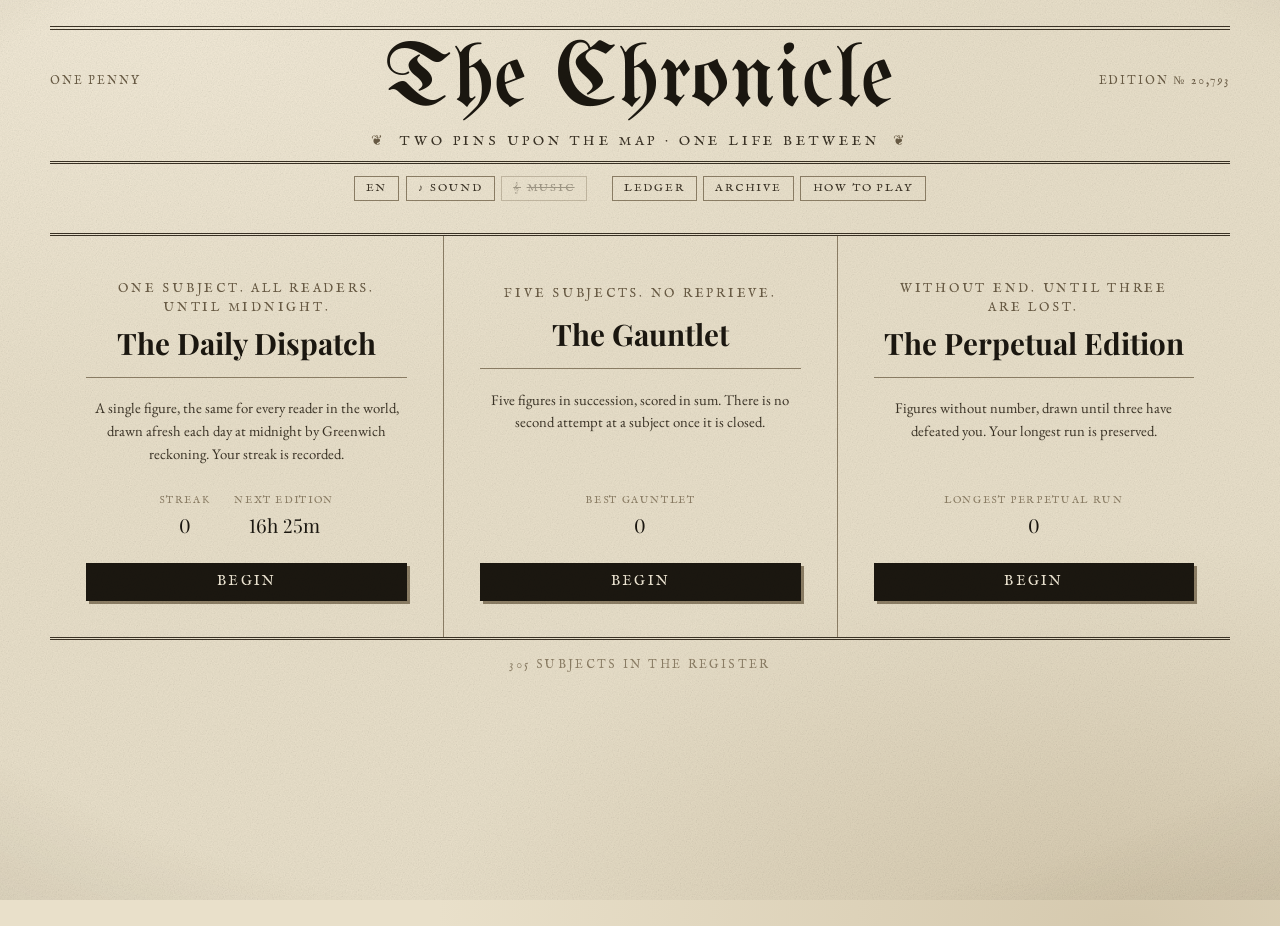
==== index.html @ 16cab88a "Add The Chronicle, a bilingual historical identification game A daily guessing game set as a Victori" ====
<!doctype html>
<html lang="en">
<head>
<meta charset="utf-8">
<meta name="viewport" content="width=device-width, initial-scale=1, viewport-fit=cover">
<title>The Chronicle — Wherein the Dead Are Named</title>
<meta name="description" content="A daily game of historical identification. Two pins upon the map, one life between them — name the figure in three attempts.">
<meta name="theme-color" content="#e8dfc8">
<meta name="color-scheme" content="light">

<!-- Open Graph tags use relative paths so the game works from any static host. -->
<meta property="og:title" content="The Chronicle">
<meta property="og:description" content="Two pins upon the map. One life between. Name the figure in three attempts.">
<meta property="og:type" content="website">

<link rel="icon" href="data:image/svg+xml,<svg xmlns='http://www.w3.org/2000/svg' viewBox='0 0 32 32'><rect width='32' height='32' fill='%23e8dfc8'/><text y='24' x='16' text-anchor='middle' font-size='24' font-family='serif' fill='%231d1810'>C</text></svg>">

<link rel="stylesheet" href="css/fonts.css">
<link rel="stylesheet" href="css/base.css">
<link rel="stylesheet" href="css/layout.css">
<link rel="stylesheet" href="css/components.css">
<link rel="stylesheet" href="css/map.css">
<link rel="stylesheet" href="css/animations.css">
</head>

<body class="is-loading">

<!-- Paper grain, foxing and the printing plate's misregistration. Purely decorative. -->
<div class="grain" aria-hidden="true"></div>
<div class="vignette" aria-hidden="true"></div>

<a class="skip-link" href="#main">Skip to content</a>

<header class="masthead">
  <div class="masthead__rule masthead__rule--top" aria-hidden="true"></div>

  <div class="masthead__bar">
    <span class="masthead__corner masthead__corner--left">
      <span data-i18n="app.price">One Penny</span>
    </span>

    <h1 class="masthead__title">
      <button class="masthead__home" id="btn-home" type="button">
        <span data-i18n="app.title">The Chronicle</span>
      </button>
    </h1>

    <span class="masthead__corner masthead__corner--right">
      <span data-i18n="app.edition">Edition</span>
      <span id="edition-no">—</span>
    </span>
  </div>

  <p class="masthead__tagline">
    <span class="orn" aria-hidden="true">❦</span>
    <span data-i18n="app.motto">Two Pins Upon the Map · One Life Between</span>
    <span class="orn" aria-hidden="true">❦</span>
  </p>

  <div class="masthead__rule masthead__rule--bottom" aria-hidden="true"></div>

  <nav class="toolbar" aria-label="Settings">
    <button class="chip" id="btn-lang" type="button" aria-live="polite">EN</button>
    <button class="chip" id="btn-sound" type="button" aria-pressed="true">
      <span class="chip__icon" aria-hidden="true">♪</span>
      <span data-i18n="set.sound">Sound</span>
    </button>
    <button class="chip" id="btn-music" type="button" aria-pressed="false">
      <span class="chip__icon" aria-hidden="true">𝄞</span>
      <span data-i18n="set.music">Music</span>
    </button>
    <span class="toolbar__gap" aria-hidden="true"></span>
    <button class="chip" id="btn-stats" type="button" data-i18n="set.stats">Ledger</button>
    <button class="chip" id="btn-archive" type="button" data-i18n="set.archive">Archive</button>
    <button class="chip" id="btn-help" type="button" data-i18n="set.help">How to Play</button>
  </nav>
</header>

<main id="main" class="screens">

  <!-- ─────────────────────────  FRONT PAGE  ───────────────────────── -->
  <section class="screen screen--home" id="screen-home">
    <div class="columns">
      <article class="mode-card" data-mode="daily">
        <div class="mode-card__stamp" aria-hidden="true"></div>
        <p class="mode-card__kicker" data-i18n="mode.daily.sub">One subject. All readers.</p>
        <h2 class="mode-card__title" data-i18n="mode.daily">The Daily Dispatch</h2>
        <div class="rule rule--thin" aria-hidden="true"></div>
        <p class="mode-card__body" data-i18n="mode.daily.desc"></p>
        <dl class="mode-card__meta">
          <div><dt data-i18n="stats.streak">Streak</dt><dd id="home-streak">0</dd></div>
          <div><dt data-i18n="summary.next">Next</dt><dd id="home-countdown">—</dd></div>
        </dl>
        <button class="btn btn--primary" data-play="daily" type="button">
          <span data-i18n="mode.play">Begin</span>
        </button>
      </article>

      <article class="mode-card" data-mode="gauntlet">
        <div class="mode-card__stamp" aria-hidden="true"></div>
        <p class="mode-card__kicker" data-i18n="mode.gauntlet.sub">Five subjects.</p>
        <h2 class="mode-card__title" data-i18n="mode.gauntlet">The Gauntlet</h2>
        <div class="rule rule--thin" aria-hidden="true"></div>
        <p class="mode-card__body" data-i18n="mode.gauntlet.desc"></p>
        <dl class="mode-card__meta">
          <div><dt data-i18n="stats.bestGauntlet">Best</dt><dd id="home-best-gauntlet">0</dd></div>
        </dl>
        <button class="btn btn--primary" data-play="gauntlet" type="button">
          <span data-i18n="mode.play">Begin</span>
        </button>
      </article>

      <article class="mode-card" data-mode="infinite">
        <div class="mode-card__stamp" aria-hidden="true"></div>
        <p class="mode-card__kicker" data-i18n="mode.infinite.sub">Without end.</p>
        <h2 class="mode-card__title" data-i18n="mode.infinite">The Perpetual Edition</h2>
        <div class="rule rule--thin" aria-hidden="true"></div>
        <p class="mode-card__body" data-i18n="mode.infinite.desc"></p>
        <dl class="mode-card__meta">
          <div><dt data-i18n="stats.bestInfinite">Longest run</dt><dd id="home-best-infinite">0</dd></div>
        </dl>
        <button class="btn btn--primary" data-play="infinite" type="button">
          <span data-i18n="mode.play">Begin</span>
        </button>
      </article>
    </div>

    <p class="colophon">
      <span id="roster-count">—</span> <span class="colophon__label">subjects in the register</span>
    </p>
  </section>

  <!-- ─────────────────────────  THE ROUND  ───────────────────────── -->
  <section class="screen screen--round" id="screen-round" hidden>

    <div class="dispatch-head">
      <span class="dispatch-head__mode" id="round-mode">—</span>
      <span class="dispatch-head__no">
        <span data-i18n="round.dispatch">Dispatch</span>
        <strong id="round-ordinal">1</strong>
        <span id="round-of-wrap" hidden>
          <span data-i18n="round.of">of</span> <strong id="round-total">5</strong>
        </span>
      </span>
      <span class="dispatch-head__score">
        <span data-i18n="round.total">Total</span>
        <strong id="round-score">0</strong>
      </span>
    </div>

    <!-- The evidence: two places, two years, plotted. -->
    <div class="plate">
      <div class="plate__frame">
        <div class="map" id="map-host"></div>
        <figure class="map-inset" id="map-inset" hidden></figure>
        <span class="plate__cartouche" aria-hidden="true">Mare · Incognitvm</span>
      </div>
    </div>

    <div class="records">
      <article class="record record--birth">
        <span class="record__mark" aria-hidden="true">✦</span>
        <h3 class="record__label" data-i18n="round.born">Born</h3>
        <p class="record__place" id="rec-birth-place">—</p>
        <p class="record__year" id="rec-birth-year">—</p>
      </article>

      <div class="records__span" aria-hidden="true">
        <span class="records__rule"></span>
        <span class="records__age" id="rec-age"></span>
        <span class="records__rule"></span>
      </div>

      <article class="record record--death">
        <span class="record__mark" aria-hidden="true">†</span>
        <h3 class="record__label" data-i18n="round.died">Died</h3>
        <p class="record__place" id="rec-death-place">—</p>
        <p class="record__year" id="rec-death-year">—</p>
      </article>
    </div>

    <p class="tradition-note" id="tradition-note" hidden data-i18n="round.traditionNote"></p>

    <!-- Intelligence received: hints, revealed one per spent attempt. -->
    <section class="hints" id="hints" aria-live="polite">
      <h3 class="hints__title">
        <span data-i18n="round.hints">Intelligence Received</span>
      </h3>
      <p class="hints__empty" id="hints-empty" data-i18n="round.noHints"></p>
      <ol class="hints__list" id="hints-list"></ol>
    </section>

    <!-- The guess. -->
    <section class="guess">
      <h3 class="guess__question" data-i18n="round.question">Who was this person?</h3>

      <div class="attempts" id="attempts" role="img" aria-label="Attempts remaining">
        <span class="attempts__label" data-i18n="round.guessesLeft">Attempts remaining</span>
        <span class="attempts__marks" id="attempts-marks"></span>
      </div>

      <div class="combo">
        <div class="combo__field">
          <input class="combo__input" id="guess-input" type="text"
                 autocomplete="off" autocorrect="off" autocapitalize="off" spellcheck="false"
                 role="combobox" aria-expanded="false" aria-autocomplete="list"
                 aria-controls="suggestions" data-i18n-placeholder="round.placeholder">
          <ul class="combo__list" id="suggestions" role="listbox" hidden></ul>
        </div>
        <button class="btn btn--submit" id="btn-submit" type="button" data-i18n="round.submit">Submit</button>
        <button class="btn btn--ghost" id="btn-skip" type="button" data-i18n="round.skip">Skip</button>
      </div>

      <p class="notice" id="guess-notice" role="status" hidden></p>

      <ul class="tried" id="tried-list"></ul>
    </section>
  </section>

  <!-- ─────────────────────────  VERDICT  ───────────────────────── -->
  <section class="screen screen--verdict" id="screen-verdict" hidden>
    <article class="broadside">
      <div class="broadside__stamp" id="verdict-stamp">
        <span id="verdict-stamp-text">Identified</span>
      </div>

      <p class="broadside__kicker" data-i18n="verdict.wasBorn">The subject was</p>
      <h2 class="broadside__name" id="verdict-name">—</h2>
      <p class="broadside__span" id="verdict-span">—</p>

      <div class="rule rule--ornate" aria-hidden="true"></div>

      <p class="broadside__deed" id="verdict-deed"></p>

      <dl class="broadside__ledger">
        <div>
          <dt data-i18n="round.born">Born</dt>
          <dd id="verdict-birth">—</dd>
        </div>
        <div>
          <dt data-i18n="round.died">Died</dt>
          <dd id="verdict-death">—</dd>
        </div>
        <div>
          <dt data-i18n="verdict.lifespan">Lifespan</dt>
          <dd id="verdict-life">—</dd>
        </div>
      </dl>

      <p class="broadside__attempts" id="verdict-attempts"></p>

      <div class="award" id="verdict-award">
        <span class="award__label" data-i18n="verdict.pointsAwarded">Points awarded</span>
        <span class="award__value" id="verdict-points">0</span>
      </div>

      <button class="btn btn--primary" id="btn-next" type="button" data-i18n="verdict.next">Next Dispatch</button>
    </article>
  </section>

  <!-- ─────────────────────────  FINAL EDITION  ───────────────────────── -->
  <section class="screen screen--summary" id="screen-summary" hidden>
    <article class="broadside broadside--summary">
      <p class="broadside__kicker" id="summary-mode">—</p>
      <h2 class="broadside__name" data-i18n="summary.title">The Final Edition</h2>

      <div class="rule rule--ornate" aria-hidden="true"></div>

      <div class="tally">
        <div class="tally__item tally__item--major">
          <span class="tally__label" data-i18n="summary.totalScore">Total Score</span>
          <span class="tally__value" id="summary-score">0</span>
        </div>
        <div class="tally__item">
          <span class="tally__label" data-i18n="summary.solved">Identified</span>
          <span class="tally__value" id="summary-solved">0</span>
        </div>
        <div class="tally__item">
          <span class="tally__label" data-i18n="summary.attempts">Attempts Spent</span>
          <span class="tally__value" id="summary-attempts">0</span>
        </div>
        <div class="tally__item" id="summary-streak-wrap">
          <span class="tally__label" data-i18n="summary.streak">Current Streak</span>
          <span class="tally__value" id="summary-streak">0</span>
        </div>
      </div>

      <p class="broadside__perfect" id="summary-perfect" hidden data-i18n="summary.perfect"></p>

      <ol class="scorelist" id="summary-rounds"></ol>

      <p class="broadside__next" id="summary-countdown" hidden></p>

      <div class="broadside__actions">
        <button class="btn btn--primary" id="btn-share" type="button" data-i18n="summary.share">Copy Result</button>
        <button class="btn" id="btn-again" type="button" data-i18n="summary.again">Play Again</button>
        <button class="btn btn--ghost" id="btn-summary-home" type="button" data-i18n="summary.home">Return</button>
      </div>
    </article>
  </section>

  <!-- ─────────────────────────  LEDGER  ───────────────────────── -->
  <section class="screen screen--stats" id="screen-stats" hidden>
    <article class="broadside">
      <h2 class="broadside__name" data-i18n="stats.title">The Ledger</h2>
      <div class="rule rule--ornate" aria-hidden="true"></div>

      <p class="stats__empty" id="stats-empty" hidden data-i18n="stats.empty"></p>

      <div class="tally" id="stats-tally">
        <div class="tally__item">
          <span class="tally__label" data-i18n="stats.played">Played</span>
          <span class="tally__value" id="st-played">0</span>
        </div>
        <div class="tally__item">
          <span class="tally__label" data-i18n="stats.winRate">Win Rate</span>
          <span class="tally__value" id="st-rate">0%</span>
        </div>
        <div class="tally__item">
          <span class="tally__label" data-i18n="stats.streak">Streak</span>
          <span class="tally__value" id="st-streak">0</span>
        </div>
        <div class="tally__item">
          <span class="tally__label" data-i18n="stats.maxStreak">Longest</span>
          <span class="tally__value" id="st-max">0</span>
        </div>
      </div>

      <h3 class="stats__subtitle" data-i18n="stats.distribution">Attempts to Identify</h3>
      <div class="dist" id="st-dist"></div>

      <div class="tally tally--minor">
        <div class="tally__item">
          <span class="tally__label" data-i18n="stats.bestGauntlet">Best Gauntlet</span>
          <span class="tally__value" id="st-gauntlet">0</span>
        </div>
        <div class="tally__item">
          <span class="tally__label" data-i18n="stats.bestInfinite">Longest Run</span>
          <span class="tally__value" id="st-infinite">0</span>
        </div>
      </div>

      <div class="broadside__actions">
        <button class="btn btn--ghost" id="btn-reset" type="button" data-i18n="stats.reset">Erase the Ledger</button>
        <button class="btn" id="btn-stats-back" type="button" data-i18n="set.back">Back</button>
      </div>
    </article>
  </section>

  <!-- ─────────────────────────  ARCHIVE  ───────────────────────── -->
  <section class="screen screen--archive" id="screen-archive" hidden>
    <article class="broadside broadside--wide">
      <h2 class="broadside__name" data-i18n="archive.title">The Archive</h2>
      <p class="broadside__kicker" data-i18n="archive.sub"></p>
      <div class="rule rule--ornate" aria-hidden="true"></div>

      <ol class="archive" id="archive-list"></ol>
      <p class="stats__empty" id="archive-empty" hidden data-i18n="archive.empty"></p>

      <div class="broadside__actions">
        <button class="btn" id="btn-archive-back" type="button" data-i18n="set.back">Back</button>
      </div>
    </article>
  </section>
</main>

<!-- ─────────────────────────  HOW TO PLAY  ───────────────────────── -->
<dialog class="sheet" id="help-dialog">
  <article class="sheet__body">
    <h2 class="sheet__title" data-i18n="help.title">How to Read This Paper</h2>
    <div class="rule rule--ornate" aria-hidden="true"></div>
    <ol class="sheet__steps">
      <li data-i18n="help.1"></li>
      <li data-i18n="help.2"></li>
      <li data-i18n="help.3"></li>
      <li data-i18n="help.4"></li>
    </ol>
    <div class="sheet__legend">
      <span><b class="mark">✦</b> <span data-i18n="round.born">Born</span></span>
      <span><b class="mark">†</b> <span data-i18n="round.died">Died</span></span>
    </div>
    <button class="btn btn--primary" id="btn-help-close" type="button" data-i18n="help.close">Close</button>
  </article>
</dialog>

<div class="boot" id="boot">
  <span class="boot__text" data-i18n="ui.loading">Setting the type…</span>
</div>

<script type="module" src="js/main.js"></script>
</body>
</html>
---- css/fonts.css ----
/* Generated by tools/fetch-fonts.mjs — do not edit by hand.
 * All families are SIL Open Font License 1.1. See CREDITS.md.
 */

/* unifraktur — masthead blackletter */
@font-face {
  font-family: 'UnifrakturMaguntia';
  font-style: normal;
  font-weight: 400;
  font-display: swap;
  src: url('../assets/fonts/unifraktur-normal-400-latin.woff2') format('woff2');
  unicode-range: U+0000-00FF, U+0131, U+0152-0153, U+02BB-02BC, U+02C6, U+02DA, U+02DC, U+0304, U+0308, U+0329, U+2000-206F, U+20AC, U+2122, U+2191, U+2193, U+2212, U+2215, U+FEFF, U+FFFD;
}

/* playfair — headlines (Didone) */
@font-face {
  font-family: 'Playfair Display';
  font-style: italic;
  font-weight: 400 900;
  font-display: swap;
  src: url('../assets/fonts/playfair-italic-400-900-latin-ext.woff2') format('woff2');
  unicode-range: U+0100-02BA, U+02BD-02C5, U+02C7-02CC, U+02CE-02D7, U+02DD-02FF, U+0304, U+0308, U+0329, U+1D00-1DBF, U+1E00-1E9F, U+1EF2-1EFF, U+2020, U+20A0-20AB, U+20AD-20C0, U+2113, U+2C60-2C7F, U+A720-A7FF;
}
@font-face {
  font-family: 'Playfair Display';
  font-style: italic;
  font-weight: 400 900;
  font-display: swap;
  src: url('../assets/fonts/playfair-italic-400-900-latin.woff2') format('woff2');
  unicode-range: U+0000-00FF, U+0131, U+0152-0153, U+02BB-02BC, U+02C6, U+02DA, U+02DC, U+0304, U+0308, U+0329, U+2000-206F, U+20AC, U+2122, U+2191, U+2193, U+2212, U+2215, U+FEFF, U+FFFD;
}
@font-face {
  font-family: 'Playfair Display';
  font-style: normal;
  font-weight: 400 900;
  font-display: swap;
  src: url('../assets/fonts/playfair-normal-400-900-latin-ext.woff2') format('woff2');
  unicode-range: U+0100-02BA, U+02BD-02C5, U+02C7-02CC, U+02CE-02D7, U+02DD-02FF, U+0304, U+0308, U+0329, U+1D00-1DBF, U+1E00-1E9F, U+1EF2-1EFF, U+2020, U+20A0-20AB, U+20AD-20C0, U+2113, U+2C60-2C7F, U+A720-A7FF;
}
@font-face {
  font-family: 'Playfair Display';
  font-style: normal;
  font-weight: 400 900;
  font-display: swap;
  src: url('../assets/fonts/playfair-normal-400-900-latin.woff2') format('woff2');
  unicode-range: U+0000-00FF, U+0131, U+0152-0153, U+02BB-02BC, U+02C6, U+02DA, U+02DC, U+0304, U+0308, U+0329, U+2000-206F, U+20AC, U+2122, U+2191, U+2193, U+2212, U+2215, U+FEFF, U+FFFD;
}

/* garamond — body text */
@font-face {
  font-family: 'EB Garamond';
  font-style: italic;
  font-weight: 400 800;
  font-display: swap;
  src: url('../assets/fonts/garamond-italic-400-800-latin-ext.woff2') format('woff2');
  unicode-range: U+0100-02BA, U+02BD-02C5, U+02C7-02CC, U+02CE-02D7, U+02DD-02FF, U+0304, U+0308, U+0329, U+1D00-1DBF, U+1E00-1E9F, U+1EF2-1EFF, U+2020, U+20A0-20AB, U+20AD-20C0, U+2113, U+2C60-2C7F, U+A720-A7FF;
}
@font-face {
  font-family: 'EB Garamond';
  font-style: italic;
  font-weight: 400 800;
  font-display: swap;
  src: url('../assets/fonts/garamond-italic-400-800-latin.woff2') format('woff2');
  unicode-range: U+0000-00FF, U+0131, U+0152-0153, U+02BB-02BC, U+02C6, U+02DA, U+02DC, U+0304, U+0308, U+0329, U+2000-206F, U+20AC, U+2122, U+2191, U+2193, U+2212, U+2215, U+FEFF, U+FFFD;
}
@font-face {
  font-family: 'EB Garamond';
  font-style: normal;
  font-weight: 400 800;
  font-display: swap;
  src: url('../assets/fonts/garamond-normal-400-800-latin-ext.woff2') format('woff2');
  unicode-range: U+0100-02BA, U+02BD-02C5, U+02C7-02CC, U+02CE-02D7, U+02DD-02FF, U+0304, U+0308, U+0329, U+1D00-1DBF, U+1E00-1E9F, U+1EF2-1EFF, U+2020, U+20A0-20AB, U+20AD-20C0, U+2113, U+2C60-2C7F, U+A720-A7FF;
}
@font-face {
  font-family: 'EB Garamond';
  font-style: normal;
  font-weight: 400 800;
  font-display: swap;
  src: url('../assets/fonts/garamond-normal-400-800-latin.woff2') format('woff2');
  unicode-range: U+0000-00FF, U+0131, U+0152-0153, U+02BB-02BC, U+02C6, U+02DA, U+02DC, U+0304, U+0308, U+0329, U+2000-206F, U+20AC, U+2122, U+2191, U+2193, U+2212, U+2215, U+FEFF, U+FFFD;
}

/* imfell — antique subheads */
@font-face {
  font-family: 'IM Fell English';
  font-style: italic;
  font-weight: 400;
  font-display: swap;
  src: url('../assets/fonts/imfell-italic-400-latin.woff2') format('woff2');
  unicode-range: U+0000-00FF, U+0131, U+0152-0153, U+02BB-02BC, U+02C6, U+02DA, U+02DC, U+0304, U+0308, U+0329, U+2000-206F, U+20AC, U+2122, U+2191, U+2193, U+2212, U+2215, U+FEFF, U+FFFD;
}
@font-face {
  font-family: 'IM Fell English';
  font-style: normal;
  font-weight: 400;
  font-display: swap;
  src: url('../assets/fonts/imfell-normal-400-latin.woff2') format('woff2');
  unicode-range: U+0000-00FF, U+0131, U+0152-0153, U+02BB-02BC, U+02C6, U+02DA, U+02DC, U+0304, U+0308, U+0329, U+2000-206F, U+20AC, U+2122, U+2191, U+2193, U+2212, U+2215, U+FEFF, U+FFFD;
}

/* elite — typewriter stamps */
@font-face {
  font-family: 'Special Elite';
  font-style: normal;
  font-weight: 400;
  font-display: swap;
  src: url('../assets/fonts/elite-normal-400-latin-ext.woff2') format('woff2');
  unicode-range: U+0100-02BA, U+02BD-02C5, U+02C7-02CC, U+02CE-02D7, U+02DD-02FF, U+0304, U+0308, U+0329, U+1D00-1DBF, U+1E00-1E9F, U+1EF2-1EFF, U+2020, U+20A0-20AB, U+20AD-20C0, U+2113, U+2C60-2C7F, U+A720-A7FF;
}
@font-face {
  font-family: 'Special Elite';
  font-style: normal;
  font-weight: 400;
  font-display: swap;
  src: url('../assets/fonts/elite-normal-400-latin.woff2') format('woff2');
  unicode-range: U+0000-00FF, U+0131, U+0152-0153, U+02BB-02BC, U+02C6, U+02DA, U+02DC, U+0304, U+0308, U+0329, U+2000-206F, U+20AC, U+2122, U+2191, U+2193, U+2212, U+2215, U+FEFF, U+FFFD;
}
---- css/base.css ----
/* ============================================================================
   base.css — tokens, reset, paper, typography.

   The whole design sits on one idea: this is a sheet of 1890s newsprint that
   has been sitting in a drawer. That means warm cream stock rather than white,
   ink that is brown-black rather than black, hairline rules doing the work that
   borders and shadows would do in a modern UI, and no pure #000 or #fff
   anywhere on the page.
   ========================================================================= */

:root {
  /* — stock — */
  --paper:        #e9e0ca;
  --paper-lit:    #f2ead7;  /* where the sheet catches light */
  --paper-2:      #ded2b5;
  --paper-3:      #cec0a0;
  --paper-edge:   #b8a988;

  /* — ink — */
  --ink:          #1b1710;
  --ink-2:        #3a3225;
  --ink-3:        #6a5c45;  /* worn impression */
  --ink-4:        #8d7f66;  /* barely there */

  /* — the second colour on the press — */
  --red:          #8c2a1c;
  --red-2:        #a83826;
  --red-wash:     rgba(140, 42, 28, 0.09);

  /* — type — */
  --f-black:   'UnifrakturMaguntia', 'Playfair Display', serif;
  --f-display: 'Playfair Display', Georgia, 'Times New Roman', serif;
  --f-body:    'EB Garamond', Georgia, 'Times New Roman', serif;
  --f-antique: 'IM Fell English', Georgia, serif;
  --f-type:    'Special Elite', 'Courier New', monospace;

  /* — measure & rhythm — */
  --measure: 68ch;
  --gap: clamp(0.75rem, 2vw, 1.5rem);
  --pad: clamp(1rem, 3vw, 2.25rem);
  --shell: min(1180px, 94vw);

  /* — rules — */
  --hair: 1px solid var(--ink-3);
  --rule-heavy: 3px double var(--ink-2);

  --radius: 2px; /* paper does not have rounded corners; this is just anti-aliasing */
}

*, *::before, *::after { box-sizing: border-box; }

html {
  -webkit-text-size-adjust: 100%;
  scroll-behavior: smooth;
}

body {
  margin: 0;
  min-height: 100svh;
  background-color: var(--paper);
  /* Two soft washes give the sheet an uneven tone, as if unevenly foxed. */
  background-image:
    radial-gradient(120% 80% at 12% 0%, var(--paper-lit) 0%, transparent 55%),
    radial-gradient(90% 70% at 88% 100%, rgba(176, 158, 122, 0.35) 0%, transparent 60%);
  color: var(--ink);
  font-family: var(--f-body);
  font-size: clamp(1rem, 0.95rem + 0.3vw, 1.15rem);
  line-height: 1.55;
  font-feature-settings: 'onum' 1, 'kern' 1, 'liga' 1;
  overflow-x: hidden;
}

/* ── the press's imperfections ─────────────────────────────────────────── */

/* Fibrous grain across the whole sheet. Multiply so it darkens rather than fogs. */
.grain {
  position: fixed;
  inset: 0;
  z-index: 9000;
  pointer-events: none;
  opacity: 0.42;
  mix-blend-mode: multiply;
  background-image: url("data:image/svg+xml,%3Csvg xmlns='http://www.w3.org/2000/svg' width='300' height='300'%3E%3Cfilter id='n'%3E%3CfeTurbulence type='fractalNoise' baseFrequency='0.82' numOctaves='4' stitchTiles='stitch'/%3E%3CfeColorMatrix type='saturate' values='0'/%3E%3C/filter%3E%3Crect width='100%25' height='100%25' filter='url(%23n)' opacity='0.55'/%3E%3C/svg%3E");
  background-size: 300px 300px;
}

/* Edges of an old sheet are always darker than the middle. */
.vignette {
  position: fixed;
  inset: 0;
  z-index: 8999;
  pointer-events: none;
  background:
    radial-gradient(130% 110% at 50% 45%, transparent 52%, rgba(70, 55, 30, 0.30) 100%);
}

/* ── typography ────────────────────────────────────────────────────────── */

h1, h2, h3, h4 {
  margin: 0;
  font-weight: 700;
  line-height: 1.1;
  text-wrap: balance;
}

p { margin: 0 0 0.9em; text-wrap: pretty; }
p:last-child { margin-bottom: 0; }

/* Small caps with letterspacing is the workhorse label style of the period. */
.label,
.record__label,
.tally__label,
.hints__title,
.dispatch-head,
.mode-card__kicker {
  font-family: var(--f-antique);
  font-size: 0.78rem;
  letter-spacing: 0.22em;
  text-transform: uppercase;
  color: var(--ink-3);
}

/* Rules: the period's structural device. Doubled for weight, never a box-shadow. */
.rule {
  height: 0;
  border: 0;
  border-top: var(--hair);
  margin: 1rem 0;
}

.rule--thin { border-top: 1px solid var(--ink-4); margin: 0.7rem 0; }

.rule--ornate {
  position: relative;
  border-top: var(--rule-heavy);
  margin: 1.1rem 0 1.4rem;
}

/* A printer's fleuron sitting on the rule, knocked out of the paper. */
.rule--ornate::after {
  content: '❦';
  position: absolute;
  top: 50%;
  left: 50%;
  transform: translate(-50%, -50%);
  padding: 0 0.55em;
  background: var(--paper);
  color: var(--ink-2);
  font-size: 0.95rem;
  line-height: 1;
}

.orn { color: var(--ink-3); padding: 0 0.5em; }

.mark { font-family: var(--f-display); color: var(--red); }

/* ── focus & selection ─────────────────────────────────────────────────── */

:focus-visible {
  outline: 2px solid var(--red);
  outline-offset: 2px;
}

::selection {
  background: var(--red-wash);
  color: var(--ink);
}

.skip-link {
  position: absolute;
  left: -9999px;
  top: 0;
  z-index: 10000;
  padding: 0.6rem 1rem;
  background: var(--ink);
  color: var(--paper);
  font-family: var(--f-antique);
}
.skip-link:focus { left: 0; }

/* ── boot / failure ────────────────────────────────────────────────────── */

body.is-loading .screens { visibility: hidden; }

.boot {
  position: fixed;
  inset: 0;
  z-index: 9500;
  display: grid;
  place-content: center;
  gap: 0.5rem;
  padding: 2rem;
  text-align: center;
  background: var(--paper);
}
.boot[hidden] { display: none; }

.boot__text {
  font-family: var(--f-type);
  letter-spacing: 0.18em;
  text-transform: uppercase;
  font-size: 0.85rem;
  color: var(--ink-3);
}

.boot--error { background: var(--paper); }
.boot__title { font-family: var(--f-black); font-size: 2rem; color: var(--red); }
.boot__body { font-family: var(--f-body); max-width: 40ch; }
.boot__detail {
  font-family: var(--f-type);
  font-size: 0.75rem;
  color: var(--ink-3);
  max-width: 60ch;
  word-break: break-word;
}

[hidden] { display: none !important; }
---- css/layout.css ----
/* ============================================================================
   layout.css — masthead, page shell, and the arrangement of a dispatch.
   ========================================================================= */

.masthead {
  width: var(--shell);
  margin: clamp(0.75rem, 2vw, 1.75rem) auto 0;
  text-align: center;
}

.masthead__rule {
  border-top: 1px solid var(--ink-2);
  border-bottom: 1px solid var(--ink-2);
  height: 4px;
}
.masthead__rule--top { margin-bottom: 0.6rem; }
.masthead__rule--bottom { margin-top: 0.5rem; height: 3px; }

.masthead__bar {
  display: grid;
  grid-template-columns: 1fr auto 1fr;
  align-items: center;
  gap: var(--gap);
}

.masthead__corner {
  font-family: var(--f-antique);
  font-size: 0.72rem;
  letter-spacing: 0.16em;
  text-transform: uppercase;
  color: var(--ink-3);
  white-space: nowrap;
}
.masthead__corner--left { text-align: left; }
.masthead__corner--right { text-align: right; }

.masthead__title { line-height: 1; }

.masthead__home {
  appearance: none;
  border: 0;
  padding: 0;
  background: none;
  cursor: pointer;
  color: var(--ink);
  font-family: var(--f-black);
  /* The masthead is the loudest thing on the page and should stay that way. */
  font-size: clamp(2.6rem, 9vw, 5.6rem);
  line-height: 0.95;
  letter-spacing: 0.01em;
  transition: color 180ms ease;
}
.masthead__home:hover { color: var(--red); }

.masthead__tagline {
  margin: 0.45rem 0 0;
  font-family: var(--f-antique);
  font-size: clamp(0.68rem, 1.6vw, 0.85rem);
  letter-spacing: 0.28em;
  text-transform: uppercase;
  color: var(--ink-2);
}

/* On a narrow screen the price and edition can't sit either side of the
   masthead — they are `nowrap`, so they push the page into horizontal scroll.
   Drop them onto their own row beneath the title instead. */
@media (max-width: 40rem) {
  .masthead__bar {
    grid-template-columns: 1fr 1fr;
    grid-template-areas:
      'title title'
      'left  right';
    gap: 0.35rem 0.5rem;
  }
  .masthead__title { grid-area: title; }
  .masthead__corner--left { grid-area: left; }
  .masthead__corner--right { grid-area: right; }
  .masthead__corner {
    font-size: 0.6rem;
    letter-spacing: 0.1em;
  }
}

/* ── toolbar ───────────────────────────────────────────────────────────── */

.toolbar {
  display: flex;
  flex-wrap: wrap;
  align-items: center;
  justify-content: center;
  gap: 0.4rem;
  margin-top: 0.75rem;
}

.toolbar__gap { flex: 0 0 0.75rem; }

/* ── screens ───────────────────────────────────────────────────────────── */

.screens {
  width: var(--shell);
  margin: clamp(1rem, 3vw, 2rem) auto clamp(3rem, 8vw, 6rem);
}

.screen { animation: sheet-in 420ms ease-out both; }

/* ── front page: three mode cards as column advertisements ─────────────── */

.columns {
  display: grid;
  grid-template-columns: repeat(auto-fit, minmax(min(100%, 17rem), 1fr));
  gap: 0;
  border-top: var(--rule-heavy);
  border-bottom: var(--rule-heavy);
}

/* Column rules between cards, exactly as a broadsheet separates its columns. */
.columns > * + * { border-left: 1px solid var(--ink-4); }

@media (max-width: 54rem) {
  .columns > * + * {
    border-left: 0;
    border-top: 1px solid var(--ink-4);
  }
}

.colophon {
  margin-top: 1rem;
  text-align: center;
  font-family: var(--f-antique);
  font-size: 0.74rem;
  letter-spacing: 0.2em;
  text-transform: uppercase;
  color: var(--ink-4);
}

/* ── the round ─────────────────────────────────────────────────────────── */

.dispatch-head {
  display: flex;
  flex-wrap: wrap;
  align-items: baseline;
  justify-content: space-between;
  gap: 0.5rem 1rem;
  padding-bottom: 0.5rem;
  border-bottom: var(--rule-heavy);
}

.dispatch-head strong {
  font-family: var(--f-display);
  font-size: 1.05rem;
  color: var(--ink);
}

.dispatch-head__mode { color: var(--red); }

/* ── the two records, with the lifespan bridging them ──────────────────── */

.records {
  display: grid;
  grid-template-columns: 1fr auto 1fr;
  align-items: center;
  gap: var(--gap);
  margin-top: 1.25rem;
}

.records__span {
  display: flex;
  flex-direction: column;
  align-items: center;
  gap: 0.35rem;
  min-width: 4.5rem;
}

.records__rule {
  width: 1px;
  flex: 1;
  min-height: 1.1rem;
  background: var(--ink-4);
}

.records__age {
  font-family: var(--f-antique);
  font-size: 0.72rem;
  letter-spacing: 0.14em;
  text-transform: uppercase;
  color: var(--ink-3);
  white-space: nowrap;
}

@media (max-width: 40rem) {
  .records { grid-template-columns: 1fr; }
  .records__span { flex-direction: row; width: 100%; min-height: 0; }
  .records__rule { width: auto; height: 1px; min-height: 0; }
}

.tradition-note {
  margin: 0.9rem 0 0;
  padding: 0.5rem 0.85rem;
  border-left: 3px solid var(--ink-4);
  font-family: var(--f-antique);
  font-size: 0.85rem;
  font-style: italic;
  color: var(--ink-3);
  background: rgba(140, 120, 80, 0.07);
}

/* ── hints & guess ─────────────────────────────────────────────────────── */

.hints { margin-top: 1.5rem; }

.hints__title {
  display: flex;
  align-items: center;
  gap: 0.75rem;
  margin-bottom: 0.6rem;
}
/* The rule runs out from the heading to fill the column. */
.hints__title::after {
  content: '';
  flex: 1;
  border-top: 1px solid var(--ink-4);
}

.hints__empty {
  font-family: var(--f-antique);
  font-style: italic;
  color: var(--ink-4);
}

.hints__list {
  list-style: none;
  margin: 0;
  padding: 0;
  display: grid;
  gap: 0.6rem;
}

.guess {
  margin-top: 1.75rem;
  padding-top: 1.25rem;
  border-top: var(--rule-heavy);
}

.guess__question {
  font-family: var(--f-display);
  font-size: clamp(1.35rem, 3.5vw, 2rem);
  text-align: center;
  margin-bottom: 0.9rem;
}

/* ── verdict & summary sheets ──────────────────────────────────────────── */

.broadside {
  position: relative;
  max-width: 44rem;
  margin: 0 auto;
  padding: clamp(1.5rem, 4vw, 2.75rem);
  background:
    linear-gradient(180deg, rgba(255, 250, 235, 0.55), transparent 40%),
    var(--paper-lit);
  border: 1px solid var(--ink-3);
  /* Two offset rules read as a printed frame rather than a CSS box. */
  box-shadow:
    0 0 0 1px var(--paper-lit),
    0 0 0 4px var(--ink-4),
    0 18px 40px -24px rgba(40, 30, 10, 0.6);
  text-align: center;
  animation: sheet-drop 520ms cubic-bezier(.2, .8, .3, 1) both;
}

.broadside--wide { max-width: 54rem; }

.broadside__actions {
  display: flex;
  flex-wrap: wrap;
  justify-content: center;
  gap: 0.6rem;
  margin-top: 1.5rem;
}

@media (max-width: 30rem) {
  .broadside__actions { flex-direction: column; }
  .broadside__actions .btn { width: 100%; }
}
---- css/components.css ----
/* ============================================================================
   components.css — buttons, cards, stamps, the combo box, tallies.
   ========================================================================= */

/* ── buttons ───────────────────────────────────────────────────────────── */

.btn {
  appearance: none;
  cursor: pointer;
  display: inline-flex;
  align-items: center;
  justify-content: center;
  gap: 0.4rem;
  padding: 0.62rem 1.35rem;
  border: 1px solid var(--ink-2);
  background: var(--paper-lit);
  color: var(--ink);
  font-family: var(--f-antique);
  font-size: 0.86rem;
  letter-spacing: 0.16em;
  text-transform: uppercase;
  line-height: 1.2;
  transition: background 160ms ease, color 160ms ease, transform 120ms ease, box-shadow 160ms ease;
}

.btn:hover:not(:disabled) {
  background: var(--ink);
  color: var(--paper-lit);
}

.btn:active:not(:disabled) { transform: translateY(1px); }

.btn:disabled {
  opacity: 0.42;
  cursor: not-allowed;
}

/* The primary action gets the second ink and a printed drop-shadow. */
.btn--primary {
  background: var(--ink);
  color: var(--paper-lit);
  border-color: var(--ink);
  box-shadow: 3px 3px 0 var(--ink-4);
}
.btn--primary:hover:not(:disabled) {
  background: var(--red);
  border-color: var(--red);
  color: var(--paper-lit);
  box-shadow: 3px 3px 0 var(--ink-2);
}

.btn--submit {
  background: var(--red);
  border-color: var(--red);
  color: var(--paper-lit);
  box-shadow: 3px 3px 0 var(--ink-3);
}
.btn--submit:hover:not(:disabled) { background: var(--ink); border-color: var(--ink); }

.btn--ghost {
  background: transparent;
  border-style: dashed;
  border-color: var(--ink-3);
  color: var(--ink-3);
}
.btn--ghost:hover:not(:disabled) { background: var(--ink-3); color: var(--paper-lit); }

.btn--small { padding: 0.36rem 0.8rem; font-size: 0.72rem; }

/* ── toolbar chips ─────────────────────────────────────────────────────── */

.chip {
  appearance: none;
  cursor: pointer;
  display: inline-flex;
  align-items: center;
  gap: 0.35rem;
  padding: 0.3rem 0.7rem;
  border: 1px solid var(--ink-4);
  background: transparent;
  color: var(--ink-2);
  font-family: var(--f-antique);
  font-size: 0.7rem;
  letter-spacing: 0.16em;
  text-transform: uppercase;
  transition: background 150ms ease, color 150ms ease, border-color 150ms ease, opacity 150ms ease;
}
.chip:hover { background: var(--ink-2); color: var(--paper-lit); border-color: var(--ink-2); }
.chip.is-off { opacity: 0.42; text-decoration: line-through; }
.chip__icon { font-size: 0.9em; }

/* ── mode cards ────────────────────────────────────────────────────────── */

.mode-card {
  position: relative;
  display: flex;
  flex-direction: column;
  gap: 0.5rem;
  padding: var(--pad);
  text-align: center;
}

/* Reserve two lines so the rule under each title lands at the same height in
   all three columns, whether the kicker wraps or not. */
.mode-card__kicker {
  margin: 0;
  min-height: 2.4em;
  display: flex;
  align-items: center;
  justify-content: center;
}

.mode-card__title {
  font-family: var(--f-display);
  font-size: clamp(1.4rem, 2.6vw, 1.85rem);
  line-height: 1.05;
}

.mode-card__body {
  font-size: 0.92rem;
  color: var(--ink-2);
  flex: 1;
}

.mode-card__meta {
  display: flex;
  justify-content: center;
  gap: 1.5rem;
  margin: 0.4rem 0 0.9rem;
}
.mode-card__meta > div { display: grid; gap: 0.1rem; }
.mode-card__meta dt {
  font-family: var(--f-antique);
  font-size: 0.64rem;
  letter-spacing: 0.16em;
  text-transform: uppercase;
  color: var(--ink-4);
}
.mode-card__meta dd {
  margin: 0;
  font-family: var(--f-display);
  font-size: 1.2rem;
  font-variant-numeric: lining-nums tabular-nums;
}

/* A "read" overprint once the day's dispatch is finished. */
.mode-card.is-done .mode-card__stamp {
  position: absolute;
  top: 1.2rem;
  right: 1rem;
  width: 4.5rem;
  height: 4.5rem;
  border: 3px double var(--red);
  border-radius: 50%;
  opacity: 0.34;
  transform: rotate(-16deg);
  pointer-events: none;
}
.mode-card.is-done .mode-card__stamp::after {
  content: '✓';
  position: absolute;
  inset: 0;
  display: grid;
  place-content: center;
  font-family: var(--f-type);
  font-size: 1.9rem;
  color: var(--red);
}

/* ── record cards (born / died) ────────────────────────────────────────── */

.record {
  position: relative;
  padding: 1rem 1.1rem 1.1rem;
  border: 1px solid var(--ink-4);
  background: linear-gradient(180deg, rgba(255, 252, 240, 0.6), transparent 55%);
  text-align: center;
}

.record__mark {
  position: absolute;
  top: -0.72rem;
  left: 50%;
  transform: translateX(-50%);
  padding: 0 0.5rem;
  background: var(--paper);
  color: var(--red);
  font-size: 1.1rem;
  line-height: 1;
}

.record__label { margin: 0.15rem 0 0.5rem; }

.record__place {
  margin: 0 0 0.2rem;
  font-family: var(--f-display);
  font-size: clamp(1.1rem, 2.6vw, 1.45rem);
  line-height: 1.2;
}

.record__year {
  margin: 0;
  font-family: var(--f-type);
  font-size: 1.05rem;
  letter-spacing: 0.08em;
  color: var(--ink-2);
  font-variant-numeric: lining-nums;
}

/* ── hints ─────────────────────────────────────────────────────────────── */

.hint {
  padding: 0.7rem 0.95rem;
  border-left: 3px solid var(--red);
  background: var(--red-wash);
}

.hint__title {
  font-family: var(--f-antique);
  font-size: 0.7rem;
  letter-spacing: 0.2em;
  text-transform: uppercase;
  color: var(--red);
  margin-bottom: 0.25rem;
}

.hint__body {
  margin: 0;
  font-family: var(--f-body);
  font-size: 1.06rem;
  font-style: italic;
}

/* ── attempts ──────────────────────────────────────────────────────────── */

.attempts {
  display: flex;
  align-items: center;
  justify-content: center;
  gap: 0.6rem;
  margin-bottom: 0.9rem;
}

.attempts__label {
  font-family: var(--f-antique);
  font-size: 0.68rem;
  letter-spacing: 0.18em;
  text-transform: uppercase;
  color: var(--ink-4);
}

.attempts__marks { display: inline-flex; gap: 0.25rem; font-size: 1.15rem; line-height: 1; }
.attempts__mark { color: var(--ink-4); transition: color 200ms ease; }
.attempts__mark.is-spent { color: var(--red); }

/* ── the combo box ─────────────────────────────────────────────────────── */

.combo {
  display: flex;
  gap: 0.5rem;
  align-items: stretch;
  max-width: 40rem;
  margin: 0 auto;
}

.combo__field { position: relative; flex: 1; }

.combo__input {
  width: 100%;
  padding: 0.7rem 0.9rem;
  border: 1px solid var(--ink-2);
  border-radius: 0;
  background: var(--paper-lit);
  color: var(--ink);
  font-family: var(--f-type);
  font-size: 1rem;
  letter-spacing: 0.02em;
  transition: border-color 160ms ease, box-shadow 160ms ease;
}
.combo__input::placeholder { color: var(--ink-4); }
.combo__input:focus {
  outline: none;
  border-color: var(--red);
  box-shadow: 0 0 0 3px var(--red-wash);
}
.combo__input:disabled { opacity: 0.55; }

/* The suggestion list is a slip of paper laid over the sheet. */
.combo__list {
  position: absolute;
  top: calc(100% + 3px);
  left: 0;
  right: 0;
  z-index: 40;
  max-height: 15rem;
  overflow-y: auto;
  margin: 0;
  padding: 0;
  list-style: none;
  background: var(--paper-lit);
  border: 1px solid var(--ink-2);
  box-shadow: 0 12px 26px -16px rgba(40, 30, 10, 0.75);
}

.combo__option {
  padding: 0.45rem 0.85rem;
  font-family: var(--f-body);
  font-size: 1rem;
  cursor: pointer;
  border-bottom: 1px solid rgba(106, 92, 69, 0.22);
}
.combo__option:last-child { border-bottom: 0; }
.combo__option:hover,
.combo__option[aria-selected='true'] {
  background: var(--ink);
  color: var(--paper-lit);
}

@media (max-width: 34rem) {
  .combo { flex-wrap: wrap; }
  .combo__field { flex: 1 0 100%; }
  .combo .btn { flex: 1; }
}

/* ── notices & tried list ──────────────────────────────────────────────── */

.notice {
  max-width: 40rem;
  margin: 0.7rem auto 0;
  padding: 0.5rem 0.8rem;
  border: 1px dashed var(--red);
  background: var(--red-wash);
  color: var(--red);
  font-family: var(--f-antique);
  font-size: 0.88rem;
  text-align: center;
}

.tried {
  display: flex;
  flex-wrap: wrap;
  justify-content: center;
  gap: 0.4rem;
  margin: 0.9rem 0 0;
  padding: 0;
  list-style: none;
}

/* A rejected name is struck through, the way a sub-editor would kill it. */
.tried__item {
  padding: 0.18rem 0.6rem;
  border: 1px solid var(--ink-4);
  font-family: var(--f-type);
  font-size: 0.78rem;
  color: var(--ink-3);
  text-decoration: line-through;
  text-decoration-color: var(--red);
  text-decoration-thickness: 2px;
}
.tried__item--skip { border-style: dotted; text-decoration: none; font-style: italic; }

/* ── the verdict stamp ─────────────────────────────────────────────────── */

.broadside__stamp {
  position: absolute;
  top: clamp(-1rem, -2vw, -0.5rem);
  right: clamp(0.5rem, 3vw, 2rem);
  padding: 0.5rem 1.1rem;
  border: 4px double currentColor;
  font-family: var(--f-type);
  font-size: clamp(0.85rem, 2.4vw, 1.15rem);
  letter-spacing: 0.2em;
  text-transform: uppercase;
  /* Starts lifted and rotated; `is-stamped` slams it down. */
  transform: rotate(-14deg) scale(2.4);
  opacity: 0;
  pointer-events: none;
}
.broadside__stamp.is-correct { color: var(--red); }
.broadside__stamp.is-failed { color: var(--ink-3); }
.broadside__stamp.is-stamped { animation: stamp-slam 460ms cubic-bezier(.2, 1.4, .4, 1) forwards; }

.broadside__kicker {
  font-family: var(--f-antique);
  font-size: 0.75rem;
  letter-spacing: 0.24em;
  text-transform: uppercase;
  color: var(--ink-3);
  margin-bottom: 0.4rem;
}

.broadside__name {
  font-family: var(--f-display);
  font-size: clamp(1.9rem, 6vw, 3.1rem);
  line-height: 1.02;
  margin-bottom: 0.25rem;
}

.broadside__span {
  font-family: var(--f-type);
  font-size: 1rem;
  letter-spacing: 0.1em;
  color: var(--ink-3);
  font-variant-numeric: lining-nums;
}

.broadside__deed {
  font-family: var(--f-body);
  font-size: 1.12rem;
  font-style: italic;
  max-width: 38ch;
  margin: 0 auto 1.1rem;
}

.broadside__ledger {
  display: grid;
  grid-template-columns: repeat(auto-fit, minmax(9rem, 1fr));
  gap: 0.8rem;
  margin: 0 0 1.1rem;
  padding: 0.9rem 0;
  border-top: 1px solid var(--ink-4);
  border-bottom: 1px solid var(--ink-4);
}
.broadside__ledger > div { display: grid; gap: 0.2rem; }
.broadside__ledger dt {
  font-family: var(--f-antique);
  font-size: 0.66rem;
  letter-spacing: 0.18em;
  text-transform: uppercase;
  color: var(--ink-4);
}
.broadside__ledger dd { margin: 0; font-size: 0.95rem; }

.broadside__attempts {
  font-family: var(--f-antique);
  font-size: 0.9rem;
  color: var(--ink-3);
}

.broadside__perfect {
  font-family: var(--f-display);
  font-style: italic;
  font-size: 1.2rem;
  color: var(--red);
}

.broadside__next {
  font-family: var(--f-antique);
  font-size: 0.85rem;
  color: var(--ink-3);
  margin-top: 1rem;
}

/* ── award ─────────────────────────────────────────────────────────────── */

.award {
  display: grid;
  gap: 0.15rem;
  margin: 1.2rem 0 0.4rem;
}
.award__label {
  font-family: var(--f-antique);
  font-size: 0.7rem;
  letter-spacing: 0.2em;
  text-transform: uppercase;
  color: var(--ink-4);
}
.award__value {
  font-family: var(--f-display);
  font-size: clamp(2.4rem, 8vw, 4rem);
  line-height: 1;
  color: var(--red);
  font-variant-numeric: lining-nums tabular-nums;
}
.award.is-empty .award__value { color: var(--ink-4); }

/* ── tallies ───────────────────────────────────────────────────────────── */

.tally {
  display: grid;
  grid-template-columns: repeat(auto-fit, minmax(7rem, 1fr));
  gap: 0.9rem;
  margin: 1.2rem 0;
}

.tally__item { display: grid; gap: 0.15rem; }
.tally__label {
  font-family: var(--f-antique);
  font-size: 0.66rem;
  letter-spacing: 0.16em;
  text-transform: uppercase;
  color: var(--ink-4);
}
.tally__value {
  font-family: var(--f-display);
  font-size: 1.75rem;
  line-height: 1;
  font-variant-numeric: lining-nums tabular-nums;
}
.tally__item--major .tally__value { font-size: 2.6rem; color: var(--red); }
.tally--minor .tally__value { font-size: 1.3rem; }

/* ── per-round score list ──────────────────────────────────────────────── */

.scorelist {
  list-style: none;
  margin: 1.2rem 0 0;
  padding: 0;
  text-align: left;
  border-top: 1px solid var(--ink-4);
}

.scorelist__row {
  display: grid;
  grid-template-columns: 1fr auto auto;
  align-items: center;
  gap: 0.8rem;
  padding: 0.5rem 0.2rem;
  border-bottom: 1px solid rgba(106, 92, 69, 0.25);
}

.scorelist__name { font-family: var(--f-body); font-size: 1rem; }
.scorelist__marks { font-family: var(--f-display); letter-spacing: 0.1em; color: var(--red); }
.scorelist__points {
  font-family: var(--f-type);
  font-size: 0.85rem;
  min-width: 4.5rem;
  text-align: right;
  font-variant-numeric: lining-nums tabular-nums;
}
.scorelist__row.is-lost .scorelist__name { color: var(--ink-4); font-style: italic; }
.scorelist__row.is-lost .scorelist__marks { color: var(--ink-4); }

/* ── distribution bars ─────────────────────────────────────────────────── */

.dist { display: grid; gap: 0.35rem; margin: 0.6rem 0 1.4rem; }

.dist__row { display: grid; grid-template-columns: 1.4rem 1fr; align-items: center; gap: 0.5rem; }

.dist__label {
  font-family: var(--f-type);
  font-size: 0.85rem;
  color: var(--ink-3);
  text-align: right;
}

.dist__track { display: block; }

.dist__bar {
  display: block;
  padding: 0.15rem 0.45rem;
  background: var(--red);
  color: var(--paper-lit);
  font-family: var(--f-type);
  font-size: 0.75rem;
  text-align: right;
  min-width: 1.6rem;
  transition: width 500ms cubic-bezier(.2, .8, .3, 1);
}
.dist__bar--lost { background: var(--ink-4); }

.stats__subtitle {
  font-family: var(--f-antique);
  font-size: 0.75rem;
  letter-spacing: 0.2em;
  text-transform: uppercase;
  color: var(--ink-3);
  text-align: left;
  margin-top: 1rem;
}

.stats__empty {
  font-family: var(--f-antique);
  font-style: italic;
  color: var(--ink-3);
  padding: 1.5rem 0;
}

/* ── archive ───────────────────────────────────────────────────────────── */

.archive { list-style: none; margin: 1rem 0 0; padding: 0; text-align: left; }

.archive__row {
  display: grid;
  grid-template-columns: auto auto 1fr auto;
  align-items: center;
  gap: 0.8rem;
  padding: 0.55rem 0.2rem;
  border-bottom: 1px solid rgba(106, 92, 69, 0.25);
}

.archive__date {
  font-family: var(--f-type);
  font-size: 0.8rem;
  color: var(--ink-3);
  font-variant-numeric: lining-nums tabular-nums;
}

.archive__status {
  font-family: var(--f-antique);
  font-size: 0.64rem;
  letter-spacing: 0.14em;
  text-transform: uppercase;
  padding: 0.12rem 0.45rem;
  border: 1px solid currentColor;
}
.archive__status.is-solved { color: var(--red); }
.archive__status.is-lost { color: var(--ink-3); }
.archive__status.is-unplayed { color: var(--ink-4); border-style: dashed; }

.archive__name { font-family: var(--f-body); font-size: 0.95rem; }

@media (max-width: 40rem) {
  .archive__row { grid-template-columns: 1fr auto; row-gap: 0.3rem; }
  .archive__name { grid-column: 1 / -1; }
}

/* ── help dialog ───────────────────────────────────────────────────────── */

.sheet {
  border: 0;
  padding: 0;
  background: transparent;
  max-width: min(38rem, 92vw);
}
.sheet::backdrop { background: rgba(30, 22, 8, 0.62); backdrop-filter: blur(2px); }

.sheet__body {
  padding: clamp(1.4rem, 4vw, 2.4rem);
  background: var(--paper-lit);
  border: 1px solid var(--ink-3);
  box-shadow: 0 0 0 4px var(--ink-4);
  text-align: center;
}

.sheet__title { font-family: var(--f-display); font-size: clamp(1.5rem, 4vw, 2.2rem); }

.sheet__steps {
  text-align: left;
  margin: 0 0 1.2rem;
  padding-left: 1.2rem;
  display: grid;
  gap: 0.7rem;
  font-size: 0.98rem;
}
.sheet__steps li::marker { font-family: var(--f-display); color: var(--red); }

.sheet__legend {
  display: flex;
  justify-content: center;
  gap: 1.5rem;
  margin-bottom: 1.2rem;
  font-family: var(--f-antique);
  font-size: 0.8rem;
  letter-spacing: 0.12em;
  text-transform: uppercase;
  color: var(--ink-3);
}
.sheet__legend .mark { font-size: 1.1rem; }
---- css/map.css ----
/* ============================================================================
   map.css — the engraved plate.

   The SVG committed to assets/map/world.svg carries geometry only; every stroke
   weight and colour is decided here, which is what lets the same paths serve
   both the main plate and the inset at completely different scales.
   ========================================================================= */

.plate { margin-top: 1.25rem; }

.plate__frame {
  position: relative;
  /* Double border reads as the engraved neatline of a printed map. */
  border: 1px solid var(--ink-2);
  outline: 4px solid var(--paper-lit);
  outline-offset: -6px;
  box-shadow: inset 0 0 0 5px var(--ink-4), inset 0 0 40px rgba(90, 70, 35, 0.18);
  background:
    radial-gradient(120% 140% at 50% 0%, rgba(255, 250, 236, 0.5), transparent 60%),
    var(--paper-2);
  overflow: hidden;
}

.map { display: block; }

.map__svg {
  display: block;
  width: 100%;
  height: auto;
}

/* Landmasses: flat sepia fill with a firm coastline, as a copperplate would print. */
.map__svg #land path,
.inset__land {
  fill: var(--paper-3);
  stroke: var(--ink-2);
  stroke-width: 1.1;
  stroke-linejoin: round;
  vector-effect: non-scaling-stroke;
}

/* Borders sit under the coastline in weight — present, never competing. */
.map__svg #borders path,
.inset__borders {
  fill: none;
  stroke: var(--ink-3);
  stroke-width: 0.5;
  opacity: 0.45;
  vector-effect: non-scaling-stroke;
}

/* The graticule is the faintest thing on the plate. */
.map__svg #graticule path {
  fill: none;
  stroke: var(--ink-4);
  stroke-width: 0.5;
  opacity: 0.28;
  stroke-dasharray: 3 5;
  vector-effect: non-scaling-stroke;
}

/* ── the passage between the two pins ──────────────────────────────────── */

.passage {
  fill: none;
  stroke: var(--red);
  stroke-width: 2;
  stroke-linecap: round;
  stroke-dasharray: 7 6;
  opacity: 0.8;
  vector-effect: non-scaling-stroke;
}

.passage--inset { stroke-dasharray: 5 4; }

/* ── pins ──────────────────────────────────────────────────────────────── */

.pin { pointer-events: none; }

.pin__halo {
  fill: var(--paper-lit);
  opacity: 0.72;
  stroke: none;
}

.pin__mark {
  stroke: var(--paper-lit);
  stroke-width: 1.2;
  paint-order: stroke fill;
  vector-effect: non-scaling-stroke;
}

.pin--birth .pin__mark { fill: var(--red); }
.pin--birth .pin__dot { fill: var(--paper-lit); }
.pin--death .pin__mark { fill: var(--ink); }

/* ── cartouche ─────────────────────────────────────────────────────────── */

.plate__cartouche {
  position: absolute;
  left: 0.9rem;
  bottom: 0.55rem;
  font-family: var(--f-antique);
  font-size: 0.68rem;
  letter-spacing: 0.28em;
  text-transform: uppercase;
  color: var(--ink-3);
  opacity: 0.55;
  pointer-events: none;
}

/* ── inset detail plate ────────────────────────────────────────────────────
   Raised only when the two pins are too close to separate on the world map —
   a convention borrowed straight from period atlases, and the reason the main
   plate never needs to pan or zoom.
   ------------------------------------------------------------------------ */

.map-inset {
  position: absolute;
  right: 0.75rem;
  top: 0.75rem;
  width: clamp(6.5rem, 17%, 10rem);
  aspect-ratio: 1;
  margin: 0;
  border-radius: 50%;
  overflow: hidden;
  background: var(--paper-2);
  border: 1px solid var(--ink-2);
  box-shadow:
    0 0 0 3px var(--paper-lit),
    0 0 0 4px var(--ink-3),
    0 8px 20px -10px rgba(40, 30, 10, 0.7);
  animation: inset-open 520ms 1600ms cubic-bezier(.2, .9, .3, 1) both;
}

/* js/map.js moves the plate to whichever corner is furthest from the pins. */
.map-inset--left {
  right: auto;
  left: 0.75rem;
}

.map-inset--bottom {
  top: auto;
  bottom: 0.75rem;
}

/* The cartouche lives in the bottom-left corner; yield it to the inset rather
   than printing the two on top of each other. */
.map-inset--left.map-inset--bottom ~ .plate__cartouche {
  display: none;
}

.map-inset svg {
  display: block;
  width: 100%;
  height: 100%;
}

@media (max-width: 34rem) {
  /* The plate is only ~150 px tall at this width, so the inset has to shrink
     or it swallows the map. */
  .map-inset { width: 4.6rem; right: 0.4rem; top: 0.4rem; }
  .map-inset--left { right: auto; left: 0.4rem; }
  .map-inset--bottom { top: auto; bottom: 0.4rem; }
  .plate__cartouche { display: none; }
}
---- css/animations.css ----
/* ============================================================================
   animations.css — motion.

   Everything here is meant to read as a physical printing process: sheets drop
   onto the stack, stamps slam, pins are pushed into paper, ink lines are drawn
   rather than faded in. Nothing eases in from nowhere.
   ========================================================================= */

/* A screen arriving = a fresh sheet laid down. */
@keyframes sheet-in {
  from { opacity: 0; transform: translateY(10px); }
  to   { opacity: 1; transform: none; }
}

@keyframes sheet-drop {
  0%   { opacity: 0; transform: translateY(-24px) rotate(-1.2deg) scale(1.03); }
  60%  { opacity: 1; transform: translateY(3px) rotate(0.3deg) scale(0.998); }
  100% { opacity: 1; transform: none; }
}

/* The verdict stamp: falls from above, overshoots, settles askew. */
@keyframes stamp-slam {
  0%   { opacity: 0; transform: rotate(-24deg) scale(2.6); }
  55%  { opacity: 0.95; transform: rotate(-11deg) scale(0.92); }
  75%  { transform: rotate(-13deg) scale(1.04); }
  100% { opacity: 0.88; transform: rotate(-12deg) scale(1); }
}

/* A pin pushed into the sheet, with a little bounce. */
@keyframes pin-drop {
  0%   { opacity: 0; transform: translateY(-26px) scale(2.2); }
  70%  { opacity: 1; }
  100% { opacity: 1; transform: none; }
}

/* The route drawing itself, nib-first. */
@keyframes draw-passage {
  to { stroke-dashoffset: 0; }
}

/* A hint arriving as a slip pushed under the fold. */
@keyframes hint-in {
  0%   { opacity: 0; transform: translateX(-14px) rotate(-0.6deg); }
  100% { opacity: 1; transform: none; }
}

.hint.is-new { animation: hint-in 420ms cubic-bezier(.2, .9, .3, 1) both; }

/* A rejected guess. Short, sharp, not a wobble. */
@keyframes shake {
  0%, 100% { transform: translateX(0); }
  15% { transform: translateX(-7px); }
  30% { transform: translateX(6px); }
  45% { transform: translateX(-4px); }
  60% { transform: translateX(3px); }
  80% { transform: translateX(-1px); }
}

.is-shaking { animation: shake 380ms cubic-bezier(.36, .07, .19, .97); }

/* The inset plate irising open. */
@keyframes inset-open {
  from { opacity: 0; transform: scale(0.6); }
  to   { opacity: 1; transform: none; }
}

/* The masthead settling on first paint. */
@keyframes ink-set {
  from { opacity: 0; letter-spacing: 0.14em; filter: blur(3px); }
  to   { opacity: 1; letter-spacing: 0.01em; filter: none; }
}

.masthead__home { animation: ink-set 900ms ease-out both; }

/* ── reduced motion ────────────────────────────────────────────────────────
   Honoured even though the full accessibility pass is out of scope: the map
   arc, the stamp slam and the pin drops are large-amplitude movements, and
   this is the one setting where ignoring the preference can make someone
   physically unwell.
   ------------------------------------------------------------------------ */

@media (prefers-reduced-motion: reduce) {
  *,
  *::before,
  *::after {
    animation-duration: 0.001ms !important;
    animation-iteration-count: 1 !important;
    transition-duration: 0.001ms !important;
    scroll-behavior: auto !important;
  }

  /* Keep the end states legible rather than mid-animation. */
  .broadside__stamp.is-stamped { opacity: 0.88; transform: rotate(-12deg) scale(1); }
  .passage { stroke-dashoffset: 0 !important; }
}
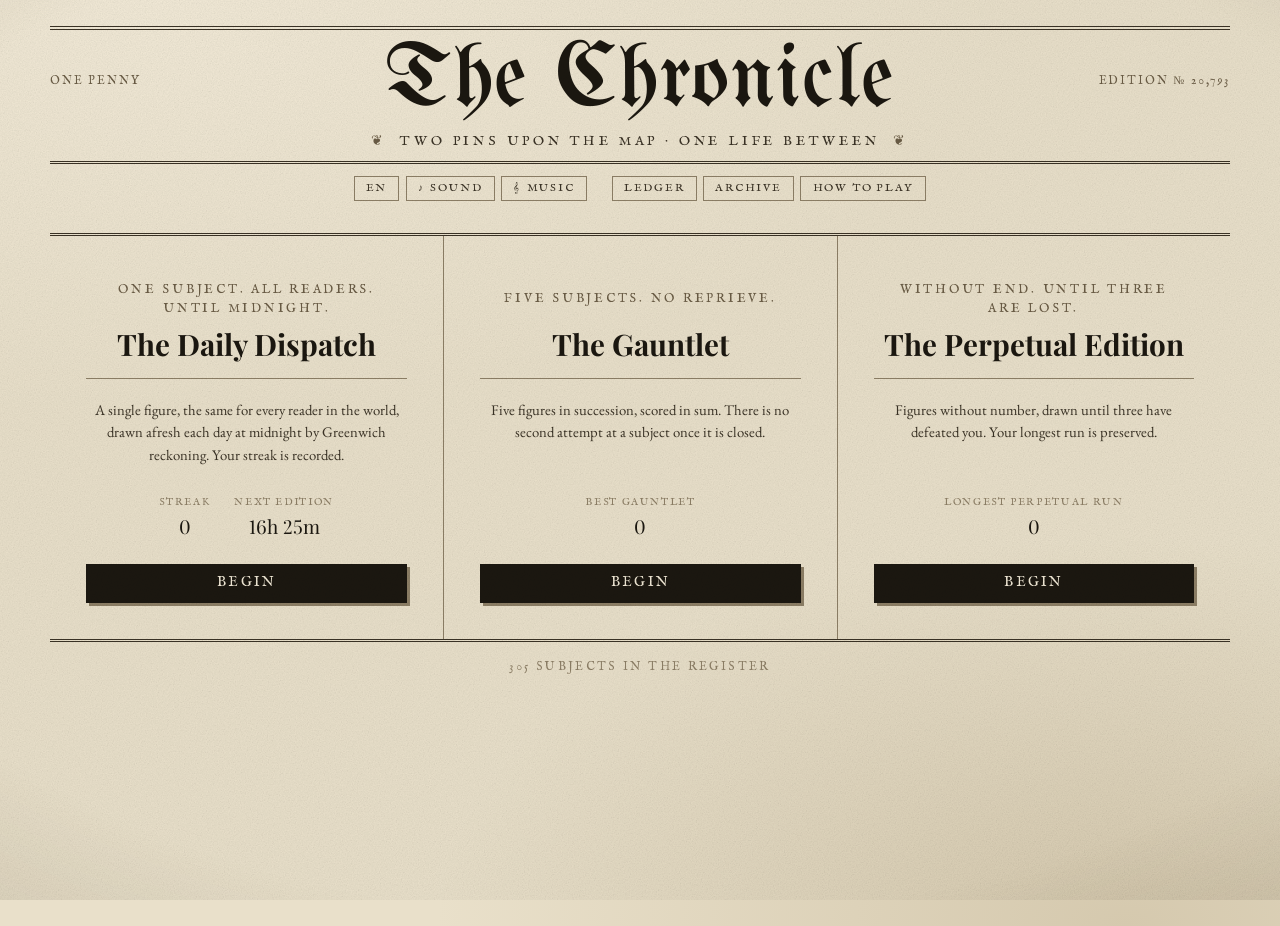
==== commit 85e12f5b: "Focus the play view, widen the rules to four attempts, add portraits Gameplay - Four attempts and th" ====
--- a/index.html
+++ b/index.html
@@ -4,13 +4,13 @@
 <meta charset="utf-8">
 <meta name="viewport" content="width=device-width, initial-scale=1, viewport-fit=cover">
 <title>The Chronicle — Wherein the Dead Are Named</title>
-<meta name="description" content="A daily game of historical identification. Two pins upon the map, one life between them — name the figure in three attempts.">
+<meta name="description" content="A daily game of historical identification. Two pins upon the map, one life between them. Name the figure in four attempts.">
 <meta name="theme-color" content="#e8dfc8">
 <meta name="color-scheme" content="light">
 
 <!-- Open Graph tags use relative paths so the game works from any static host. -->
 <meta property="og:title" content="The Chronicle">
-<meta property="og:description" content="Two pins upon the map. One life between. Name the figure in three attempts.">
+<meta property="og:description" content="Two pins upon the map. One life between. Name the figure in four attempts.">
 <meta property="og:type" content="website">
 
 <link rel="icon" href="data:image/svg+xml,<svg xmlns='http://www.w3.org/2000/svg' viewBox='0 0 32 32'><rect width='32' height='32' fill='%23e8dfc8'/><text y='24' x='16' text-anchor='middle' font-size='24' font-family='serif' fill='%231d1810'>C</text></svg>">
@@ -65,7 +65,7 @@
       <span class="chip__icon" aria-hidden="true">♪</span>
       <span data-i18n="set.sound">Sound</span>
     </button>
-    <button class="chip" id="btn-music" type="button" aria-pressed="false">
+    <button class="chip" id="btn-music" type="button" aria-pressed="true">
       <span class="chip__icon" aria-hidden="true">𝄞</span>
       <span data-i18n="set.music">Music</span>
     </button>
@@ -75,6 +75,39 @@
     <button class="chip" id="btn-help" type="button" data-i18n="set.help">How to Play</button>
   </nav>
 </header>
+
+<!-- ─────────────────────────────────────────────────────────────────────────
+     The play bar. While a dispatch is open the masthead is withdrawn entirely
+     and this takes its place: it carries only what a player needs mid-round,
+     and it persists across the round and its verdict so nothing jumps.
+     ───────────────────────────────────────────────────────────────────── -->
+<div class="playbar" id="playbar" hidden>
+  <button class="playbar__exit" id="btn-exit" type="button" data-i18n-aria="set.leave">
+    <span aria-hidden="true">✕</span>
+  </button>
+
+  <span class="playbar__mode" id="round-mode">—</span>
+
+  <span class="playbar__no">
+    <span data-i18n="round.dispatch">Dispatch</span>
+    <strong class="num" id="round-ordinal">1</strong>
+    <span id="round-of-wrap" hidden>
+      <span data-i18n="round.of">of</span> <strong class="num" id="round-total">5</strong>
+    </span>
+  </span>
+
+  <span class="playbar__score">
+    <span data-i18n="round.total">Total</span>
+    <strong class="num" id="round-score">0</strong>
+  </span>
+
+  <span class="playbar__tools">
+    <button class="icon-chip" id="btn-lang-play" type="button" data-i18n-aria="set.language">EN</button>
+    <button class="icon-chip" id="btn-sound-play" type="button" aria-pressed="true" data-i18n-aria="set.sound">
+      <span aria-hidden="true">♪</span>
+    </button>
+  </span>
+</div>
 
 <main id="main" class="screens">
 
@@ -133,21 +166,6 @@
   <!-- ─────────────────────────  THE ROUND  ───────────────────────── -->
   <section class="screen screen--round" id="screen-round" hidden>
 
-    <div class="dispatch-head">
-      <span class="dispatch-head__mode" id="round-mode">—</span>
-      <span class="dispatch-head__no">
-        <span data-i18n="round.dispatch">Dispatch</span>
-        <strong id="round-ordinal">1</strong>
-        <span id="round-of-wrap" hidden>
-          <span data-i18n="round.of">of</span> <strong id="round-total">5</strong>
-        </span>
-      </span>
-      <span class="dispatch-head__score">
-        <span data-i18n="round.total">Total</span>
-        <strong id="round-score">0</strong>
-      </span>
-    </div>
-
     <!-- The evidence: two places, two years, plotted. -->
     <div class="plate">
       <div class="plate__frame">
@@ -162,6 +180,7 @@
         <span class="record__mark" aria-hidden="true">✦</span>
         <h3 class="record__label" data-i18n="round.born">Born</h3>
         <p class="record__place" id="rec-birth-place">—</p>
+        <p class="record__country" id="rec-birth-country"></p>
         <p class="record__year" id="rec-birth-year">—</p>
       </article>
 
@@ -175,6 +194,7 @@
         <span class="record__mark" aria-hidden="true">†</span>
         <h3 class="record__label" data-i18n="round.died">Died</h3>
         <p class="record__place" id="rec-death-place">—</p>
+        <p class="record__country" id="rec-death-country"></p>
         <p class="record__year" id="rec-death-year">—</p>
       </article>
     </div>
@@ -194,9 +214,10 @@
     <section class="guess">
       <h3 class="guess__question" data-i18n="round.question">Who was this person?</h3>
 
-      <div class="attempts" id="attempts" role="img" aria-label="Attempts remaining">
+      <div class="attempts" id="attempts">
         <span class="attempts__label" data-i18n="round.guessesLeft">Attempts remaining</span>
-        <span class="attempts__marks" id="attempts-marks"></span>
+        <span class="attempts__marks" id="attempts-marks" role="img" aria-label="Attempts remaining"></span>
+        <span class="attempts__worth" id="attempts-worth"></span>
       </div>
 
       <div class="combo">
@@ -224,6 +245,16 @@
         <span id="verdict-stamp-text">Identified</span>
       </div>
 
+      <!-- Portrait is hotlinked from Wikimedia and strictly optional: if it
+           fails to load, js/ui.js hides the whole figure and the sheet reads
+           exactly as it did before. -->
+      <figure class="portrait" id="verdict-portrait" hidden>
+        <img id="verdict-portrait-img" alt="" decoding="async" referrerpolicy="no-referrer">
+        <figcaption>
+          <a id="verdict-portrait-credit" target="_blank" rel="noopener noreferrer external"></a>
+        </figcaption>
+      </figure>
+
       <p class="broadside__kicker" data-i18n="verdict.wasBorn">The subject was</p>
       <h2 class="broadside__name" id="verdict-name">—</h2>
       <p class="broadside__span" id="verdict-span">—</p>
@@ -248,6 +279,12 @@
       </dl>
 
       <p class="broadside__attempts" id="verdict-attempts"></p>
+
+      <p class="readmore">
+        <a id="verdict-wiki" target="_blank" rel="noopener noreferrer external" hidden>
+          <span data-i18n="verdict.readMore">Read further</span>
+        </a>
+      </p>
 
       <div class="award" id="verdict-award">
         <span class="award__label" data-i18n="verdict.pointsAwarded">Points awarded</span>
--- a/css/base.css
+++ b/css/base.css
@@ -26,6 +26,12 @@
   --red:          #8c2a1c;
   --red-2:        #a83826;
   --red-wash:     rgba(140, 42, 28, 0.09);
+
+  /* — the third colour, kept for verdicts only —
+     A dark bottle green: the one hue that reads unambiguously as "passed"
+     while still looking like ink soaked into cheap paper. */
+  --green:        #2c5c39;
+  --green-wash:   rgba(44, 92, 57, 0.10);
 
   /* — type — */
   --f-black:   'UnifrakturMaguntia', 'Playfair Display', serif;
@@ -152,6 +158,31 @@
 
 .orn { color: var(--ink-3); padding: 0 0.5em; }
 
+/* Old-style figures suit running prose but sink numbers that carry meaning —
+   a score or a count set in `onum` reads as decoration and half of it drops
+   below the baseline. Anything the player has to actually read gets lining,
+   tabular figures. */
+.num,
+.colophon,
+.records__age,
+.attempts__worth,
+.masthead__corner,
+.playbar__no,
+.playbar__score,
+.record__year,
+.tally__value,
+.mode-card__meta dd,
+.scorelist__points,
+.archive__date,
+.broadside__span,
+.award__value {
+  font-variant-numeric: lining-nums tabular-nums;
+  /* body sets font-feature-settings: 'onum', and that wins over
+     font-variant-numeric, so the old-style figures have to be turned off in
+     the same channel they were turned on. */
+  font-feature-settings: 'kern' 1, 'liga' 1, 'lnum' 1, 'tnum' 1;
+}
+
 .mark { font-family: var(--f-display); color: var(--red); }
 
 /* ── focus & selection ─────────────────────────────────────────────────── */
--- a/css/layout.css
+++ b/css/layout.css
@@ -94,12 +94,93 @@
 
 .toolbar__gap { flex: 0 0 0.75rem; }
 
+/* ── play mode ─────────────────────────────────────────────────────────────
+   While a dispatch is open the masthead is withdrawn completely. It is the
+   loudest thing on the page and it is pure branding — during play it competes
+   with the map for attention and, on a phone, costs roughly a third of the
+   screen before the game even starts.
+   ------------------------------------------------------------------------ */
+
+body.is-playing .masthead { display: none; }
+
+.playbar {
+  position: sticky;
+  top: 0;
+  z-index: 60;
+  display: flex;
+  align-items: center;
+  gap: clamp(0.5rem, 2vw, 1.25rem);
+  width: var(--shell);
+  margin: 0 auto;
+  padding: 0.55rem 0;
+  border-bottom: var(--rule-heavy);
+  /* Opaque, so content scrolling underneath doesn't ghost through. */
+  background: var(--paper);
+  box-shadow: 0 6px 12px -10px rgba(40, 30, 10, 0.8);
+}
+
+.playbar[hidden] { display: none; }
+
+.playbar__mode {
+  font-family: var(--f-antique);
+  font-size: 0.74rem;
+  letter-spacing: 0.2em;
+  text-transform: uppercase;
+  color: var(--red);
+  white-space: nowrap;
+}
+
+.playbar__no,
+.playbar__score {
+  font-family: var(--f-antique);
+  font-size: 0.7rem;
+  letter-spacing: 0.16em;
+  text-transform: uppercase;
+  color: var(--ink-3);
+  white-space: nowrap;
+}
+
+.playbar__no strong,
+.playbar__score strong {
+  font-family: var(--f-display);
+  font-size: 1.05rem;
+  letter-spacing: 0;
+  color: var(--ink);
+}
+
+/* Push the score and tools to the right edge. */
+.playbar__score { margin-left: auto; }
+
+.playbar__tools {
+  display: flex;
+  align-items: center;
+  gap: 0.3rem;
+}
+
+@media (max-width: 46rem) {
+  /* Two rows on a phone: controls above, counters below. */
+  .playbar {
+    flex-wrap: wrap;
+    gap: 0.35rem 0.6rem;
+    padding: 0.45rem 0;
+  }
+  .playbar__mode { order: 1; }
+  .playbar__tools { order: 2; margin-left: auto; }
+  .playbar__no { order: 3; }
+  .playbar__score { order: 4; margin-left: auto; }
+  .playbar__no strong,
+  .playbar__score strong { font-size: 0.95rem; }
+}
+
 /* ── screens ───────────────────────────────────────────────────────────── */
 
 .screens {
   width: var(--shell);
   margin: clamp(1rem, 3vw, 2rem) auto clamp(3rem, 8vw, 6rem);
 }
+
+/* The play bar already provides the top rule and spacing. */
+body.is-playing .screens { margin-top: clamp(0.75rem, 2vw, 1.25rem); }
 
 .screen { animation: sheet-in 420ms ease-out both; }
 
@@ -132,26 +213,6 @@
   text-transform: uppercase;
   color: var(--ink-4);
 }
-
-/* ── the round ─────────────────────────────────────────────────────────── */
-
-.dispatch-head {
-  display: flex;
-  flex-wrap: wrap;
-  align-items: baseline;
-  justify-content: space-between;
-  gap: 0.5rem 1rem;
-  padding-bottom: 0.5rem;
-  border-bottom: var(--rule-heavy);
-}
-
-.dispatch-head strong {
-  font-family: var(--f-display);
-  font-size: 1.05rem;
-  color: var(--ink);
-}
-
-.dispatch-head__mode { color: var(--red); }
 
 /* ── the two records, with the lifespan bridging them ──────────────────── */
 
@@ -270,6 +331,9 @@
 
 .broadside--wide { max-width: 54rem; }
 
+/* Headroom for the verdict stamp, which is absolutely positioned top-right. */
+#screen-verdict .broadside { padding-top: clamp(3.25rem, 9vw, 4.5rem); }
+
 .broadside__actions {
   display: flex;
   flex-wrap: wrap;
--- a/css/components.css
+++ b/css/components.css
@@ -67,6 +67,52 @@
 
 .btn--small { padding: 0.36rem 0.8rem; font-size: 0.72rem; }
 
+/* ── play bar controls ─────────────────────────────────────────────────────
+   Deliberately quiet. During a dispatch these are the only chrome on screen,
+   so they must stay reachable without pulling the eye off the map.
+   ------------------------------------------------------------------------ */
+
+.playbar__exit {
+  appearance: none;
+  cursor: pointer;
+  display: grid;
+  place-content: center;
+  width: 1.9rem;
+  height: 1.9rem;
+  flex: none;
+  padding: 0;
+  border: 1px solid var(--ink-4);
+  background: transparent;
+  color: var(--ink-3);
+  font-size: 0.9rem;
+  line-height: 1;
+  transition: background 150ms ease, color 150ms ease, border-color 150ms ease;
+}
+.playbar__exit:hover {
+  background: var(--red);
+  border-color: var(--red);
+  color: var(--paper-lit);
+}
+
+.icon-chip {
+  appearance: none;
+  cursor: pointer;
+  min-width: 1.9rem;
+  height: 1.9rem;
+  padding: 0 0.4rem;
+  border: 1px solid var(--ink-4);
+  background: transparent;
+  color: var(--ink-3);
+  font-family: var(--f-antique);
+  font-size: 0.68rem;
+  letter-spacing: 0.1em;
+  text-transform: uppercase;
+  line-height: 1;
+  transition: background 150ms ease, color 150ms ease, opacity 150ms ease;
+}
+.icon-chip:hover { background: var(--ink-2); color: var(--paper-lit); border-color: var(--ink-2); }
+.icon-chip.is-off { opacity: 0.4; text-decoration: line-through; }
+
 /* ── toolbar chips ─────────────────────────────────────────────────────── */
 
 .chip {
@@ -104,7 +150,10 @@
    all three columns, whether the kicker wraps or not. */
 .mode-card__kicker {
   margin: 0;
-  min-height: 2.4em;
+  /* Two lines at this size and line-height come to ~2.42rem; reserving less
+     than that lets the taller kickers push their column's title out of line
+     with the others. */
+  min-height: 2.5rem;
   display: flex;
   align-items: center;
   justify-content: center;
@@ -198,6 +247,18 @@
   line-height: 1.2;
 }
 
+/* Modern country beneath the historical place name. Set quietly: the
+   settlement is the clue, the country is orientation. */
+.record__country {
+  margin: 0 0 0.35rem;
+  font-family: var(--f-antique);
+  font-size: 0.74rem;
+  letter-spacing: 0.18em;
+  text-transform: uppercase;
+  color: var(--ink-3);
+}
+.record__country:empty { display: none; }
+
 .record__year {
   margin: 0;
   font-family: var(--f-type);
@@ -237,7 +298,8 @@
   display: flex;
   align-items: center;
   justify-content: center;
-  gap: 0.6rem;
+  flex-wrap: wrap;
+  gap: 0.4rem 0.7rem;
   margin-bottom: 0.9rem;
 }
 
@@ -252,6 +314,18 @@
 .attempts__marks { display: inline-flex; gap: 0.25rem; font-size: 1.15rem; line-height: 1; }
 .attempts__mark { color: var(--ink-4); transition: color 200ms ease; }
 .attempts__mark.is-spent { color: var(--red); }
+
+/* What the next correct answer is still worth. The stake is the whole reason
+   to guess now rather than take another hint, so it should be visible. */
+.attempts__worth {
+  font-family: var(--f-antique);
+  font-size: 0.72rem;
+  letter-spacing: 0.1em;
+  color: var(--red);
+  font-variant-numeric: lining-nums tabular-nums;
+  white-space: nowrap;
+}
+.attempts__worth:empty { display: none; }
 
 /* ── the combo box ─────────────────────────────────────────────────────── */
 
@@ -361,24 +435,82 @@
 
 /* ── the verdict stamp ─────────────────────────────────────────────────── */
 
+/* The stamp sits fully inside the sheet. Hanging it off the top edge put it
+   underneath the sticky play bar, which cropped the taller translations
+   ("Nao identificado") clean in half. */
 .broadside__stamp {
   position: absolute;
-  top: clamp(-1rem, -2vw, -0.5rem);
-  right: clamp(0.5rem, 3vw, 2rem);
-  padding: 0.5rem 1.1rem;
+  z-index: 2;
+  top: clamp(0.6rem, 2vw, 1.1rem);
+  right: clamp(0.6rem, 3vw, 1.75rem);
+  max-width: calc(100% - 1.5rem);
+  padding: 0.4rem 0.9rem;
   border: 4px double currentColor;
   font-family: var(--f-type);
-  font-size: clamp(0.85rem, 2.4vw, 1.15rem);
-  letter-spacing: 0.2em;
-  text-transform: uppercase;
+  font-size: clamp(0.7rem, 2vw, 1rem);
+  letter-spacing: 0.18em;
+  text-transform: uppercase;
+  white-space: nowrap;
   /* Starts lifted and rotated; `is-stamped` slams it down. */
   transform: rotate(-14deg) scale(2.4);
   opacity: 0;
   pointer-events: none;
 }
-.broadside__stamp.is-correct { color: var(--red); }
-.broadside__stamp.is-failed { color: var(--ink-3); }
+.broadside__stamp.is-correct { color: var(--green); }
+.broadside__stamp.is-failed { color: var(--red); }
 .broadside__stamp.is-stamped { animation: stamp-slam 460ms cubic-bezier(.2, 1.4, .4, 1) forwards; }
+
+/* ── portrait ──────────────────────────────────────────────────────────────
+   Framed as a pasted-in plate: an oval vignette, sepia-shifted so a modern
+   colour photograph still sits on 1890s newsprint without shouting.
+   ------------------------------------------------------------------------ */
+
+.portrait {
+  margin: 0 auto 1rem;
+  width: clamp(7rem, 30%, 10.5rem);
+}
+.portrait[hidden] { display: none; }
+
+.portrait img {
+  display: block;
+  width: 100%;
+  aspect-ratio: 3 / 4;
+  object-fit: cover;
+  object-position: 50% 20%; /* portraits are almost always top-weighted */
+  border: 1px solid var(--ink-3);
+  box-shadow: 0 0 0 3px var(--paper-lit), 0 0 0 4px var(--ink-4),
+              0 10px 22px -14px rgba(40, 30, 10, 0.8);
+  filter: sepia(0.42) contrast(1.06) brightness(0.98) saturate(0.7);
+}
+
+.portrait figcaption {
+  /* Wider than the plate it sits under, so the credit stays on one line. */
+  width: 150%;
+  margin: 0.4rem 0 0 -25%;
+  font-family: var(--f-antique);
+  font-size: 0.58rem;
+  letter-spacing: 0.04em;
+  text-transform: uppercase;
+  line-height: 1.3;
+}
+.portrait figcaption a { color: var(--ink-4); text-decoration: none; }
+.portrait figcaption a:hover { color: var(--red); text-decoration: underline; }
+
+/* ── read further ──────────────────────────────────────────────────────── */
+
+.readmore { margin: 0.6rem 0 0; }
+.readmore a {
+  font-family: var(--f-antique);
+  font-size: 0.78rem;
+  letter-spacing: 0.14em;
+  text-transform: uppercase;
+  color: var(--red);
+  text-decoration: none;
+  border-bottom: 1px solid currentColor;
+  padding-bottom: 1px;
+}
+.readmore a:hover { color: var(--ink); }
+.readmore a[hidden] { display: none; }
 
 .broadside__kicker {
   font-family: var(--f-antique);
@@ -469,7 +601,7 @@
   font-family: var(--f-display);
   font-size: clamp(2.4rem, 8vw, 4rem);
   line-height: 1;
-  color: var(--red);
+  color: var(--green);
   font-variant-numeric: lining-nums tabular-nums;
 }
 .award.is-empty .award__value { color: var(--ink-4); }
@@ -520,7 +652,7 @@
 }
 
 .scorelist__name { font-family: var(--f-body); font-size: 1rem; }
-.scorelist__marks { font-family: var(--f-display); letter-spacing: 0.1em; color: var(--red); }
+.scorelist__marks { font-family: var(--f-display); letter-spacing: 0.1em; color: var(--green); }
 .scorelist__points {
   font-family: var(--f-type);
   font-size: 0.85rem;
--- a/css/map.css
+++ b/css/map.css
@@ -29,9 +29,11 @@
   height: auto;
 }
 
-/* Landmasses: flat sepia fill with a firm coastline, as a copperplate would print. */
-.map__svg #land path,
-.inset__land {
+/* Landmasses: flat sepia fill with a firm coastline, as a copperplate would print.
+   These rules style the main plate; js/map.js copies whatever they resolve to
+   onto the paths as presentation attributes, which is how the inset's <use>
+   clones end up painted the same way. */
+.map__svg #land path {
   fill: var(--paper-3);
   stroke: var(--ink-2);
   stroke-width: 1.1;
@@ -39,15 +41,17 @@
   vector-effect: non-scaling-stroke;
 }
 
-/* Borders sit under the coastline in weight — present, never competing. */
-.map__svg #borders path,
-.inset__borders {
+/* Borders sit under the coastline in weight: present, never competing. */
+.map__svg #borders path {
   fill: none;
   stroke: var(--ink-3);
   stroke-width: 0.5;
   opacity: 0.45;
   vector-effect: non-scaling-stroke;
 }
+
+/* The inset only adjusts what the baked-in paint can't express. */
+.inset__borders { opacity: 0.55; }
 
 /* The graticule is the faintest thing on the plate. */
 .map__svg #graticule path {
@@ -157,10 +161,24 @@
 }
 
 @media (max-width: 34rem) {
-  /* The plate is only ~150 px tall at this width, so the inset has to shrink
-     or it swallows the map. */
-  .map-inset { width: 4.6rem; right: 0.4rem; top: 0.4rem; }
-  .map-inset--left { right: auto; left: 0.4rem; }
-  .map-inset--bottom { top: auto; bottom: 0.4rem; }
+  /* A phone renders the world plate about 150 px tall, which leaves no room
+     for a medallion floating over it — and a medallion small enough to fit is
+     too small to read. Below this width the inset stops floating and becomes a
+     full-width detail band beneath the map, which is several times the drawing
+     area. js/map.js reads the new aspect and widens the viewBox to match. */
+  .map-inset,
+  .map-inset--left,
+  .map-inset--bottom {
+    position: static;
+    inset: auto;
+    width: 100%;
+    aspect-ratio: 5 / 2;
+    border-radius: 0;
+    border: 0;
+    border-top: 1px solid var(--ink-3);
+    box-shadow: none;
+    animation: none;
+  }
+
   .plate__cartouche { display: none; }
 }
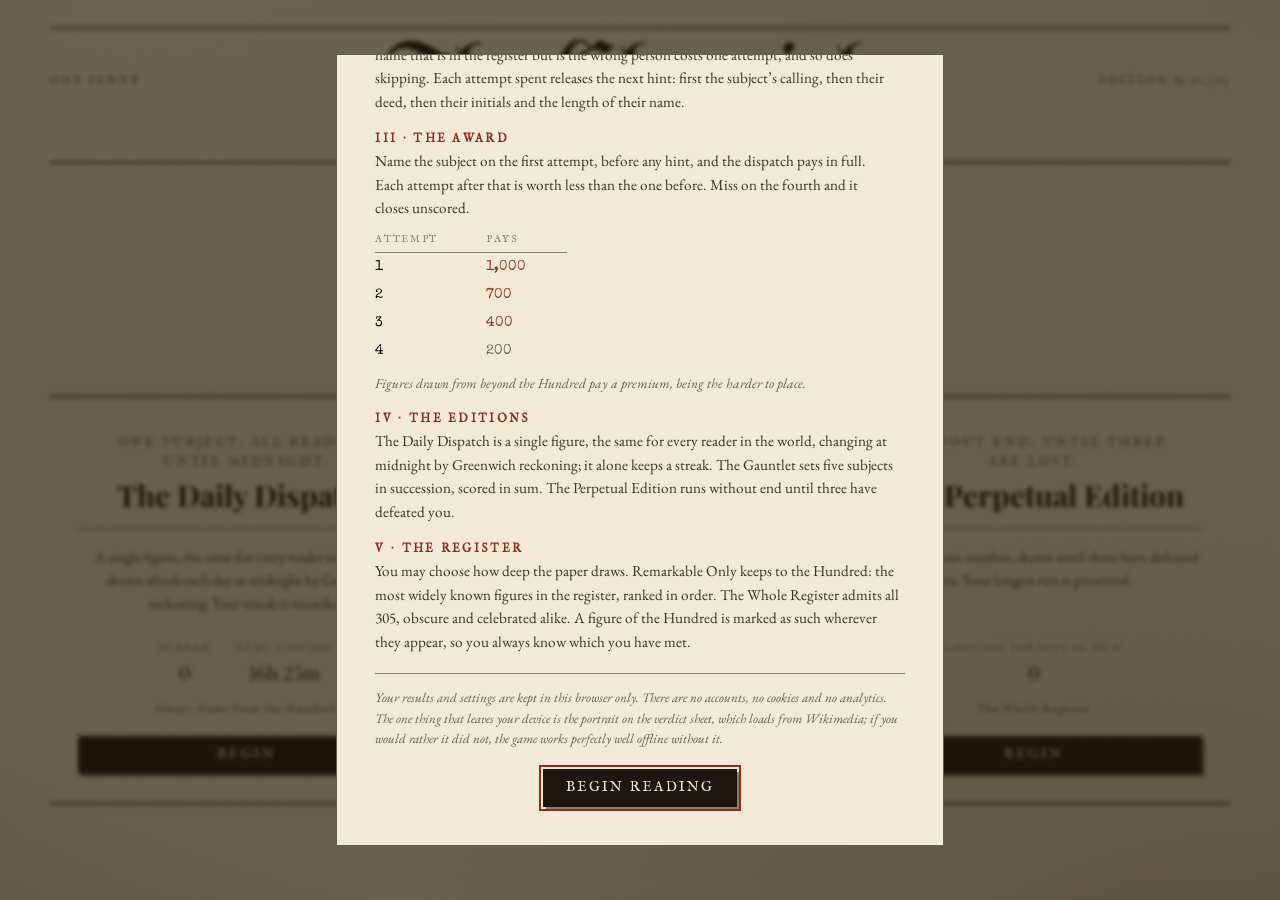
==== commit 8278d488: "Add a difficulty setting, rank the Hundred, open the rules on a first visit Difficulty picks which p" ====
--- a/index.html
+++ b/index.html
@@ -8,10 +8,48 @@
 <meta name="theme-color" content="#e8dfc8">
 <meta name="color-scheme" content="light">
 
-<!-- Open Graph tags use relative paths so the game works from any static host. -->
+<!--
+  Content-Security-Policy.
+
+  GitHub Pages serves static files and cannot set response headers, so the
+  policy is declared in markup instead. Everything the page needs is enumerated
+  explicitly on top of `default-src 'none'`, which means an injected script,
+  iframe or beacon has nowhere to load from and nowhere to phone home to.
+
+  There is no 'unsafe-inline' anywhere: the page carries no inline script, no
+  inline <style> and no style="" attributes. The animations are set through
+  CSSOM properties, which CSP does not govern.
+
+  upload.wikimedia.org is listed under img-src alone, and only because the
+  verdict portrait is hotlinked from there. It cannot be a script source.
+-->
+<meta http-equiv="Content-Security-Policy" content="
+  default-src 'none';
+  script-src 'self';
+  style-src 'self';
+  font-src 'self';
+  img-src 'self' data: https://upload.wikimedia.org;
+  media-src 'self';
+  connect-src 'self';
+  base-uri 'none';
+  form-action 'none';
+">
+<meta http-equiv="X-Content-Type-Options" content="nosniff">
+<meta name="referrer" content="strict-origin-when-cross-origin">
+
+<link rel="canonical" href="https://azevedev.github.io/chronicle/">
+
 <meta property="og:title" content="The Chronicle">
 <meta property="og:description" content="Two pins upon the map. One life between. Name the figure in four attempts.">
 <meta property="og:type" content="website">
+<meta property="og:url" content="https://azevedev.github.io/chronicle/">
+<meta property="og:image" content="https://azevedev.github.io/chronicle/assets/og.png">
+<meta property="og:image:width" content="1200">
+<meta property="og:image:height" content="630">
+<meta property="og:image:alt" content="The Chronicle masthead, set as a Victorian broadsheet.">
+<meta property="og:locale" content="en_GB">
+<meta property="og:locale:alternate" content="pt_BR">
+<meta name="twitter:card" content="summary_large_image">
 
 <link rel="icon" href="data:image/svg+xml,<svg xmlns='http://www.w3.org/2000/svg' viewBox='0 0 32 32'><rect width='32' height='32' fill='%23e8dfc8'/><text y='24' x='16' text-anchor='middle' font-size='24' font-family='serif' fill='%231d1810'>C</text></svg>">
 
@@ -113,6 +151,23 @@
 
   <!-- ─────────────────────────  FRONT PAGE  ───────────────────────── -->
   <section class="screen screen--home" id="screen-home">
+
+    <!-- How deep the paper draws. One control for both scored modes rather
+         than a copy inside each card: it is a single setting, and two of them
+         side by side would read as two independent ones. The Daily Dispatch
+         does not answer to it — see js/game.js. -->
+    <div class="register-pick">
+      <span class="register-pick__label" data-i18n="diff.title">The Register</span>
+      <div class="segmented" id="difficulty-pick" role="radiogroup" data-i18n-aria="diff.title">
+        <button class="segmented__opt" type="button" role="radio" aria-checked="false"
+                data-difficulty="remarkable" data-i18n="diff.remarkable">Remarkable Only</button>
+        <button class="segmented__opt" type="button" role="radio" aria-checked="false"
+                data-difficulty="overall" data-i18n="diff.overall">The Whole Register</button>
+      </div>
+      <p class="register-pick__note" id="difficulty-note"></p>
+      <p class="register-pick__applies" data-i18n="diff.applies"></p>
+    </div>
+
     <div class="columns">
       <article class="mode-card" data-mode="daily">
         <div class="mode-card__stamp" aria-hidden="true"></div>
@@ -124,6 +179,7 @@
           <div><dt data-i18n="stats.streak">Streak</dt><dd id="home-streak">0</dd></div>
           <div><dt data-i18n="summary.next">Next</dt><dd id="home-countdown">—</dd></div>
         </dl>
+        <p class="mode-card__note" data-i18n="mode.daily.note"></p>
         <button class="btn btn--primary" data-play="daily" type="button">
           <span data-i18n="mode.play">Begin</span>
         </button>
@@ -138,6 +194,7 @@
         <dl class="mode-card__meta">
           <div><dt data-i18n="stats.bestGauntlet">Best</dt><dd id="home-best-gauntlet">0</dd></div>
         </dl>
+        <p class="mode-card__note" id="home-diff-gauntlet"></p>
         <button class="btn btn--primary" data-play="gauntlet" type="button">
           <span data-i18n="mode.play">Begin</span>
         </button>
@@ -152,6 +209,7 @@
         <dl class="mode-card__meta">
           <div><dt data-i18n="stats.bestInfinite">Longest run</dt><dd id="home-best-infinite">0</dd></div>
         </dl>
+        <p class="mode-card__note" id="home-diff-infinite"></p>
         <button class="btn btn--primary" data-play="infinite" type="button">
           <span data-i18n="mode.play">Begin</span>
         </button>
@@ -259,6 +317,13 @@
       <h2 class="broadside__name" id="verdict-name">—</h2>
       <p class="broadside__span" id="verdict-span">—</p>
 
+      <!-- Shown at both difficulties, not only on Remarkable: the point of the
+           badge is that a reader always knows when they have met one of the
+           Hundred, wherever it was drawn from. -->
+      <p class="laurel" id="verdict-hundred" hidden>
+        <span class="laurel__text" id="verdict-hundred-text"></span>
+      </p>
+
       <div class="rule rule--ornate" aria-hidden="true"></div>
 
       <p class="broadside__deed" id="verdict-deed"></p>
@@ -366,14 +431,24 @@
       <h3 class="stats__subtitle" data-i18n="stats.distribution">Attempts to Identify</h3>
       <div class="dist" id="st-dist"></div>
 
+      <!-- Four figures rather than two: a Gauntlet on Remarkable and one on
+           the whole register are different feats and are kept apart. -->
       <div class="tally tally--minor">
         <div class="tally__item">
-          <span class="tally__label" data-i18n="stats.bestGauntlet">Best Gauntlet</span>
-          <span class="tally__value" id="st-gauntlet">0</span>
-        </div>
-        <div class="tally__item">
-          <span class="tally__label" data-i18n="stats.bestInfinite">Longest Run</span>
-          <span class="tally__value" id="st-infinite">0</span>
+          <span class="tally__label" id="st-gauntlet-remarkable-label">Best Gauntlet</span>
+          <span class="tally__value" id="st-gauntlet-remarkable">0</span>
+        </div>
+        <div class="tally__item">
+          <span class="tally__label" id="st-gauntlet-overall-label">Best Gauntlet</span>
+          <span class="tally__value" id="st-gauntlet-overall">0</span>
+        </div>
+        <div class="tally__item">
+          <span class="tally__label" id="st-infinite-remarkable-label">Longest Run</span>
+          <span class="tally__value" id="st-infinite-remarkable">0</span>
+        </div>
+        <div class="tally__item">
+          <span class="tally__label" id="st-infinite-overall-label">Longest Run</span>
+          <span class="tally__value" id="st-infinite-overall">0</span>
         </div>
       </div>
 
@@ -406,16 +481,44 @@
   <article class="sheet__body">
     <h2 class="sheet__title" data-i18n="help.title">How to Read This Paper</h2>
     <div class="rule rule--ornate" aria-hidden="true"></div>
-    <ol class="sheet__steps">
-      <li data-i18n="help.1"></li>
-      <li data-i18n="help.2"></li>
-      <li data-i18n="help.3"></li>
-      <li data-i18n="help.4"></li>
-    </ol>
+
+    <p class="sheet__lead" data-i18n="help.lead"></p>
+
     <div class="sheet__legend">
       <span><b class="mark">✦</b> <span data-i18n="round.born">Born</span></span>
       <span><b class="mark">†</b> <span data-i18n="round.died">Died</span></span>
     </div>
+
+    <section class="sheet__part">
+      <h3 class="sheet__head" data-i18n="help.evidence.title">The Evidence</h3>
+      <p data-i18n="help.evidence"></p>
+    </section>
+
+    <section class="sheet__part">
+      <h3 class="sheet__head" data-i18n="help.attempts.title">The Attempts</h3>
+      <p data-i18n="help.attempts"></p>
+    </section>
+
+    <section class="sheet__part">
+      <h3 class="sheet__head" data-i18n="help.award.title">The Award</h3>
+      <p data-i18n="help.award"></p>
+      <!-- Filled from the AWARD table in js/game.js, so the sheet cannot go
+           stale if the scoring is retuned. -->
+      <table class="awards" id="help-awards"></table>
+      <p class="sheet__aside" data-i18n="help.award.note"></p>
+    </section>
+
+    <section class="sheet__part">
+      <h3 class="sheet__head" data-i18n="help.editions.title">The Editions</h3>
+      <p data-i18n="help.editions"></p>
+    </section>
+
+    <section class="sheet__part">
+      <h3 class="sheet__head" data-i18n="help.register.title">The Register</h3>
+      <p id="help-register"></p>
+    </section>
+
+    <p class="sheet__privacy" data-i18n="help.privacy"></p>
     <button class="btn btn--primary" id="btn-help-close" type="button" data-i18n="help.close">Close</button>
   </article>
 </dialog>
--- a/css/base.css
+++ b/css/base.css
@@ -39,6 +39,12 @@
   --f-body:    'EB Garamond', Georgia, 'Times New Roman', serif;
   --f-antique: 'IM Fell English', Georgia, serif;
   --f-type:    'Special Elite', 'Courier New', monospace;
+
+  /* The committed map viewBox is 2000 x 780.6, so the plate is this wide for
+     every unit of height. Capping the height and deriving the width from it
+     keeps the whole map visible while stopping it eating the viewport. */
+  --plate-ratio: 2.562;
+  --plate-max-h: min(30vh, 360px);
 
   /* — measure & rhythm — */
   --measure: 68ch;
--- a/css/layout.css
+++ b/css/layout.css
@@ -4,7 +4,11 @@
 
 .masthead {
   width: var(--shell);
-  margin: clamp(0.75rem, 2vw, 1.75rem) auto 0;
+  /* Padding, not margin: a top margin on the first child collapses out of the
+     body and gets added to the document height, which put the front page a
+     margin's worth over the viewport for no visible reason. */
+  margin: 0 auto;
+  padding-top: clamp(0.75rem, 2vw, 1.75rem);
   text-align: center;
 }
 
@@ -79,6 +83,16 @@
     font-size: 0.6rem;
     letter-spacing: 0.1em;
   }
+
+  /* The masthead is the front page's whole identity, but at 200 px tall on a
+     phone it was pushing the third mode card off screen on its own. */
+  .masthead { padding-top: 0.5rem; }
+  .masthead__home { font-size: clamp(2.2rem, 11vw, 3.2rem); }
+  .masthead__tagline { margin-top: 0.3rem; font-size: 0.62rem; letter-spacing: 0.18em; }
+  .toolbar { gap: 0.28rem; margin-top: 0.45rem; }
+
+  /* Decorative, and the last thing worth a line of a phone screen. */
+  .colophon { display: none; }
 }
 
 /* ── toolbar ───────────────────────────────────────────────────────────── */
@@ -176,11 +190,11 @@
 
 .screens {
   width: var(--shell);
-  margin: clamp(1rem, 3vw, 2rem) auto clamp(3rem, 8vw, 6rem);
+  margin: clamp(0.75rem, 2vw, 1.25rem) auto clamp(1rem, 3vw, 2rem);
 }
 
 /* The play bar already provides the top rule and spacing. */
-body.is-playing .screens { margin-top: clamp(0.75rem, 2vw, 1.25rem); }
+body.is-playing .screens { margin-top: 0; margin-bottom: clamp(0.75rem, 2vw, 1.5rem); }
 
 .screen { animation: sheet-in 420ms ease-out both; }
 
@@ -205,7 +219,7 @@
 }
 
 .colophon {
-  margin-top: 1rem;
+  margin-top: 0.6rem;
   text-align: center;
   font-family: var(--f-antique);
   font-size: 0.74rem;
@@ -219,15 +233,19 @@
 .records {
   display: grid;
   grid-template-columns: 1fr auto 1fr;
-  align-items: center;
+  /* Stretch, not center: a one-line place name next to a three-line one used
+     to produce two visibly different cards. The row is now as tall as its
+     tallest card and both fill it. */
+  align-items: stretch;
   gap: var(--gap);
-  margin-top: 1.25rem;
+  margin-top: 0.75rem;
 }
 
 .records__span {
   display: flex;
   flex-direction: column;
   align-items: center;
+  justify-content: center;
   gap: 0.35rem;
   min-width: 4.5rem;
 }
@@ -249,14 +267,41 @@
 }
 
 @media (max-width: 40rem) {
-  .records { grid-template-columns: 1fr; }
-  .records__span { flex-direction: row; width: 100%; min-height: 0; }
+  /* Side by side rather than stacked. Stacking cost a full card of height on
+     the one screen that can least afford it, and the two records read as a
+     pair anyway: born on the left, died on the right, lifespan bridging them
+     underneath. */
+  .records {
+    grid-template-columns: 1fr 1fr;
+    grid-template-areas:
+      'birth  death'
+      'bridge bridge';
+    gap: 0.5rem;
+    margin-top: 0.6rem;
+  }
+  .record--birth { grid-area: birth; }
+  .record--death { grid-area: death; }
+  /* Named `bridge`, not `span`: `span` is a reserved keyword in grid
+     placement, so `grid-area: span` is invalid and the age line silently
+     auto-placed into the first column instead of crossing both. */
+  .records__span {
+    grid-area: bridge;
+    flex-direction: row;
+    width: 100%;
+    min-height: 0;
+    gap: 0.6rem;
+  }
   .records__rule { width: auto; height: 1px; min-height: 0; }
+
+  .record { padding: 0.6rem 0.6rem 0.7rem; }
+  .record__place { font-size: 1.02rem; }
+  .record__country { font-size: 0.62rem; letter-spacing: 0.12em; }
+  .record__year { font-size: 0.92rem; }
 }
 
 .tradition-note {
-  margin: 0.9rem 0 0;
-  padding: 0.5rem 0.85rem;
+  margin: 0.6rem 0 0;
+  padding: 0.4rem 0.8rem;
   border-left: 3px solid var(--ink-4);
   font-family: var(--f-antique);
   font-size: 0.85rem;
@@ -267,13 +312,13 @@
 
 /* ── hints & guess ─────────────────────────────────────────────────────── */
 
-.hints { margin-top: 1.5rem; }
+.hints { margin-top: 0.9rem; }
 
 .hints__title {
   display: flex;
   align-items: center;
   gap: 0.75rem;
-  margin-bottom: 0.6rem;
+  margin-bottom: 0.45rem;
 }
 /* The rule runs out from the heading to fill the column. */
 .hints__title::after {
@@ -293,20 +338,20 @@
   margin: 0;
   padding: 0;
   display: grid;
-  gap: 0.6rem;
+  gap: 0.45rem;
 }
 
 .guess {
-  margin-top: 1.75rem;
-  padding-top: 1.25rem;
+  margin-top: 1rem;
+  padding-top: 0.85rem;
   border-top: var(--rule-heavy);
 }
 
 .guess__question {
   font-family: var(--f-display);
-  font-size: clamp(1.35rem, 3.5vw, 2rem);
+  font-size: clamp(1.2rem, 2.8vw, 1.6rem);
   text-align: center;
-  margin-bottom: 0.9rem;
+  margin-bottom: 0.6rem;
 }
 
 /* ── verdict & summary sheets ──────────────────────────────────────────── */
@@ -315,7 +360,7 @@
   position: relative;
   max-width: 44rem;
   margin: 0 auto;
-  padding: clamp(1.5rem, 4vw, 2.75rem);
+  padding: clamp(1.1rem, 3vw, 2rem);
   background:
     linear-gradient(180deg, rgba(255, 250, 235, 0.55), transparent 40%),
     var(--paper-lit);
@@ -332,17 +377,29 @@
 .broadside--wide { max-width: 54rem; }
 
 /* Headroom for the verdict stamp, which is absolutely positioned top-right. */
-#screen-verdict .broadside { padding-top: clamp(3.25rem, 9vw, 4.5rem); }
+#screen-verdict .broadside { padding-top: clamp(2.6rem, 7vw, 3.5rem); }
 
 .broadside__actions {
   display: flex;
   flex-wrap: wrap;
   justify-content: center;
   gap: 0.6rem;
-  margin-top: 1.5rem;
+  margin-top: 1.1rem;
 }
 
 @media (max-width: 30rem) {
   .broadside__actions { flex-direction: column; }
   .broadside__actions .btn { width: 100%; }
 }
+
+/* ── the verdict on a phone ────────────────────────────────────────────────
+   Portrait, name, dates, deed, ledger, award and a button is a lot of sheet
+   for 844 px. The typography half of this lives in components.css, next to the
+   rules it overrides, because that file loads after this one.
+   ------------------------------------------------------------------------ */
+@media (max-width: 40rem) {
+  #screen-verdict .broadside { padding-top: 1.75rem; }
+  .broadside { padding: 0.9rem 0.85rem 0.8rem; }
+  .rule--ornate { margin: 0.7rem 0 0.9rem; }
+}
+}
--- a/css/components.css
+++ b/css/components.css
@@ -135,14 +135,89 @@
 .chip.is-off { opacity: 0.42; text-decoration: line-through; }
 .chip__icon { font-size: 0.9em; }
 
+/* ── the register picker ───────────────────────────────────────────────────
+   Set as a masthead sub-heading rather than as a form control: it sits above
+   the three mode cards and has to read as part of the paper, not as a settings
+   widget dropped onto it. The two options are given equal weight — neither is
+   the "correct" way to play — and only the selected one takes ink.
+   ------------------------------------------------------------------------ */
+
+.register-pick {
+  display: grid;
+  justify-items: center;
+  gap: 0.4rem;
+  /* No rule of its own: the mode grid already carries one across the top of
+     the page, and two hairlines a few pixels apart read as a printing fault. */
+  margin: 0 0 clamp(0.9rem, 2.5vw, 1.6rem);
+  text-align: center;
+}
+
+.register-pick__label {
+  font-family: var(--f-antique);
+  font-size: 0.68rem;
+  letter-spacing: 0.22em;
+  text-transform: uppercase;
+  color: var(--ink-4);
+}
+
+.register-pick__note {
+  margin: 0;
+  max-width: 46ch;
+  font-family: var(--f-body);
+  font-size: 0.88rem;
+  color: var(--ink-2);
+}
+
+.register-pick__applies {
+  margin: 0;
+  max-width: 52ch;
+  font-family: var(--f-body);
+  font-size: 0.76rem;
+  font-style: italic;
+  color: var(--ink-4);
+}
+
+.segmented {
+  display: inline-flex;
+  border: 1px solid var(--ink-3);
+  background: var(--paper-lit);
+}
+
+.segmented__opt {
+  appearance: none;
+  cursor: pointer;
+  padding: 0.42rem 1.1rem;
+  border: 0;
+  background: transparent;
+  color: var(--ink-3);
+  font-family: var(--f-antique);
+  font-size: 0.78rem;
+  letter-spacing: 0.1em;
+  transition: background 120ms linear, color 120ms linear;
+}
+.segmented__opt + .segmented__opt { border-left: 1px solid var(--ink-4); }
+.segmented__opt:hover { color: var(--ink); background: var(--paper-2); }
+
+/* The selected side is overprinted in the second colour on the press. */
+.segmented__opt.is-on {
+  background: var(--red);
+  color: var(--paper-lit);
+}
+.segmented__opt.is-on:hover { background: var(--red-2); color: var(--paper-lit); }
+
+@media (max-width: 30rem) {
+  .segmented { flex-direction: column; width: 100%; }
+  .segmented__opt + .segmented__opt { border-left: 0; border-top: 1px solid var(--ink-4); }
+}
+
 /* ── mode cards ────────────────────────────────────────────────────────── */
 
 .mode-card {
   position: relative;
   display: flex;
   flex-direction: column;
-  gap: 0.5rem;
-  padding: var(--pad);
+  gap: 0.4rem;
+  padding: clamp(0.9rem, 2.4vw, 1.75rem);
   text-align: center;
 }
 
@@ -190,6 +265,16 @@
   font-family: var(--f-display);
   font-size: 1.2rem;
   font-variant-numeric: lining-nums tabular-nums;
+}
+
+/* Which register the card will draw from — the line that ties the picker above
+   to the button below, so nobody has to guess what the setting reaches. */
+.mode-card__note {
+  margin: -0.5rem 0 0.7rem;
+  font-family: var(--f-antique);
+  font-size: 0.7rem;
+  letter-spacing: 0.1em;
+  color: var(--ink-3);
 }
 
 /* A "read" overprint once the day's dispatch is finished. */
@@ -216,11 +301,49 @@
   color: var(--red);
 }
 
+/* ── mode cards on a phone ─────────────────────────────────────────────────
+   Three stacked cards with full descriptions run past a phone screen before
+   the third one is reachable. The kicker on each card already states the mode
+   in a line ("Five subjects. No reprieve."), and How to Play carries the rules
+   in full, so the long description is the part that gives way. Everything else
+   just tightens.
+   ------------------------------------------------------------------------ */
+@media (max-width: 40rem) {
+  .chip { padding: 0.26rem 0.52rem; font-size: 0.64rem; letter-spacing: 0.12em; }
+
+  .portrait { width: clamp(4.5rem, 22%, 6.5rem); margin-bottom: 0.5rem; }
+  .portrait figcaption { font-size: 0.52rem; margin-top: 0.3rem; }
+  .broadside__stamp { font-size: 0.62rem; padding: 0.3rem 0.6rem; border-width: 3px; }
+
+  .mode-card { gap: 0.25rem; padding: 0.85rem 0.9rem 1rem; }
+
+  .mode-card__body { display: none; }
+
+  /* No neighbours to line up with once the columns stack. */
+  .mode-card__kicker {
+    min-height: 0;
+    font-size: 0.7rem;
+    letter-spacing: 0.16em;
+  }
+
+  .mode-card__title { font-size: 1.5rem; }
+
+  .mode-card__meta { margin: 0.3rem 0 0.7rem; gap: 1.1rem; }
+  .mode-card__meta dd { font-size: 1.05rem; }
+
+  .mode-card .btn { padding: 0.5rem 1rem; }
+  .mode-card.is-done .mode-card__stamp { width: 3.2rem; height: 3.2rem; top: 0.7rem; }
+  .mode-card.is-done .mode-card__stamp::after { font-size: 1.3rem; }
+}
+
 /* ── record cards (born / died) ────────────────────────────────────────── */
 
 .record {
   position: relative;
-  padding: 1rem 1.1rem 1.1rem;
+  display: flex;
+  flex-direction: column;
+  justify-content: center;
+  padding: 0.7rem 1rem 0.8rem;
   border: 1px solid var(--ink-4);
   background: linear-gradient(180deg, rgba(255, 252, 240, 0.6), transparent 55%);
   text-align: center;
@@ -238,7 +361,7 @@
   line-height: 1;
 }
 
-.record__label { margin: 0.15rem 0 0.5rem; }
+.record__label { margin: 0.1rem 0 0.35rem; }
 
 .record__place {
   margin: 0 0 0.2rem;
@@ -250,7 +373,7 @@
 /* Modern country beneath the historical place name. Set quietly: the
    settlement is the clue, the country is orientation. */
 .record__country {
-  margin: 0 0 0.35rem;
+  margin: 0 0 0.25rem;
   font-family: var(--f-antique);
   font-size: 0.74rem;
   letter-spacing: 0.18em;
@@ -271,25 +394,30 @@
 /* ── hints ─────────────────────────────────────────────────────────────── */
 
 .hint {
-  padding: 0.7rem 0.95rem;
+  padding: 0.5rem 0.9rem 0.55rem;
   border-left: 3px solid var(--red);
   background: var(--red-wash);
 }
 
 .hint__title {
   font-family: var(--f-antique);
-  font-size: 0.7rem;
+  font-size: 0.68rem;
   letter-spacing: 0.2em;
   text-transform: uppercase;
   color: var(--red);
-  margin-bottom: 0.25rem;
-}
-
+  margin-bottom: 0.15rem;
+}
+
+/* The hints are the thing a player actually reads and weighs, so they are set
+   larger than body copy rather than smaller. The box around them was tightened
+   by the same amount the type grew, so this costs no vertical space. */
 .hint__body {
   margin: 0;
   font-family: var(--f-body);
-  font-size: 1.06rem;
+  font-size: clamp(1.1rem, 1.05rem + 0.35vw, 1.35rem);
+  line-height: 1.4;
   font-style: italic;
+  color: var(--ink);
 }
 
 /* ── attempts ──────────────────────────────────────────────────────────── */
@@ -299,8 +427,8 @@
   align-items: center;
   justify-content: center;
   flex-wrap: wrap;
-  gap: 0.4rem 0.7rem;
-  margin-bottom: 0.9rem;
+  gap: 0.3rem 0.7rem;
+  margin-bottom: 0.6rem;
 }
 
 .attempts__label {
@@ -359,10 +487,13 @@
 }
 .combo__input:disabled { opacity: 0.55; }
 
-/* The suggestion list is a slip of paper laid over the sheet. */
+/* The suggestion list is a slip of paper laid over the sheet.
+   It opens UPWARD: on a phone the on-screen keyboard covers everything below
+   the field, so a list rendered beneath it can only be reached by dismissing
+   the keyboard first. */
 .combo__list {
   position: absolute;
-  top: calc(100% + 3px);
+  bottom: calc(100% + 3px);
   left: 0;
   right: 0;
   z-index: 40;
@@ -414,8 +545,8 @@
   display: flex;
   flex-wrap: wrap;
   justify-content: center;
-  gap: 0.4rem;
-  margin: 0.9rem 0 0;
+  gap: 0.3rem;
+  margin: 0.45rem 0 0;
   padding: 0;
   list-style: none;
 }
@@ -466,8 +597,8 @@
    ------------------------------------------------------------------------ */
 
 .portrait {
-  margin: 0 auto 1rem;
-  width: clamp(7rem, 30%, 10.5rem);
+  margin: 0 auto 0.7rem;
+  width: clamp(6rem, 24%, 9rem);
 }
 .portrait[hidden] { display: none; }
 
@@ -541,15 +672,15 @@
   font-size: 1.12rem;
   font-style: italic;
   max-width: 38ch;
-  margin: 0 auto 1.1rem;
+  margin: 0 auto 0.85rem;
 }
 
 .broadside__ledger {
   display: grid;
   grid-template-columns: repeat(auto-fit, minmax(9rem, 1fr));
   gap: 0.8rem;
-  margin: 0 0 1.1rem;
-  padding: 0.9rem 0;
+  margin: 0 0 0.85rem;
+  padding: 0.7rem 0;
   border-top: 1px solid var(--ink-4);
   border-bottom: 1px solid var(--ink-4);
 }
@@ -588,7 +719,7 @@
 .award {
   display: grid;
   gap: 0.15rem;
-  margin: 1.2rem 0 0.4rem;
+  margin: 0.8rem 0 0.3rem;
 }
 .award__label {
   font-family: var(--f-antique);
@@ -606,13 +737,42 @@
 }
 .award.is-empty .award__value { color: var(--ink-4); }
 
+/* ── the verdict on a phone ────────────────────────────────────────────────
+   These override base declarations that live in this file, so they must live
+   here too: css/layout.css is linked BEFORE components.css, and at equal
+   specificity the later file wins. The same rules sitting in layout.css did
+   nothing at all.
+   ------------------------------------------------------------------------ */
+@media (max-width: 40rem) {
+  .broadside__name { font-size: clamp(1.6rem, 8vw, 2.2rem); }
+  .broadside__span { font-size: 0.88rem; }
+  .broadside__deed { font-size: 0.98rem; margin-bottom: 0.45rem; }
+
+  /* auto-fit dropped Lifespan onto a second row, which costs more height than
+     three narrow columns ever save. */
+  .broadside__ledger {
+    grid-template-columns: repeat(3, 1fr);
+    gap: 0.3rem;
+    margin-bottom: 0.55rem;
+    padding: 0.5rem 0;
+  }
+  .broadside__ledger dt { font-size: 0.56rem; letter-spacing: 0.1em; }
+  .broadside__ledger dd { font-size: 0.74rem; line-height: 1.25; }
+
+  .broadside__attempts { font-size: 0.82rem; }
+  .readmore { margin-top: 0.4rem; }
+  .readmore a { font-size: 0.72rem; }
+  .award { margin: 0.35rem 0 0.15rem; }
+  .award__value { font-size: clamp(2rem, 11vw, 2.8rem); }
+}
+
 /* ── tallies ───────────────────────────────────────────────────────────── */
 
 .tally {
   display: grid;
   grid-template-columns: repeat(auto-fit, minmax(7rem, 1fr));
   gap: 0.9rem;
-  margin: 1.2rem 0;
+  margin: 0.9rem 0;
 }
 
 .tally__item { display: grid; gap: 0.15rem; }
@@ -632,11 +792,38 @@
 .tally__item--major .tally__value { font-size: 2.6rem; color: var(--red); }
 .tally--minor .tally__value { font-size: 1.3rem; }
 
+/* ── the Hundred ───────────────────────────────────────────────────────────
+   A small honour set between printers' fleurons on the verdict sheet. It is
+   praise for the subject, not for the reader, so it stays quiet: no fill, no
+   box, just the second colour and a pair of ornaments.
+   ------------------------------------------------------------------------ */
+
+.laurel {
+  margin: 0.2rem 0 0;
+  font-family: var(--f-antique);
+  font-size: 0.74rem;
+  letter-spacing: 0.18em;
+  text-transform: uppercase;
+  color: var(--red);
+}
+/* Set as margins rather than as spaces inside the glyph: the uppercase
+   tracking above would otherwise swallow the gap and jam the fleuron against
+   the first letter. */
+.laurel__text::before { content: '❦'; margin-right: 0.6em; }
+.laurel__text::after { content: '❦'; margin-left: 0.45em; }
+
+/* The same signal in the run summary, where there is only room for the mark. */
+.scorelist__laurel {
+  color: var(--red);
+  font-size: 0.9em;
+  cursor: help;
+}
+
 /* ── per-round score list ──────────────────────────────────────────────── */
 
 .scorelist {
   list-style: none;
-  margin: 1.2rem 0 0;
+  margin: 0.9rem 0 0;
   padding: 0;
   text-align: left;
   border-top: 1px solid var(--ink-4);
@@ -738,9 +925,13 @@
 }
 .archive__status.is-solved { color: var(--red); }
 .archive__status.is-lost { color: var(--ink-3); }
+/* Read but not played: the answer is known, the day was never scored. */
+.archive__status.is-seen { color: var(--ink-3); border-style: dashed; font-style: italic; }
 .archive__status.is-unplayed { color: var(--ink-4); border-style: dashed; }
 
 .archive__name { font-family: var(--f-body); font-size: 0.95rem; }
+/* A day still to be met keeps its name back; the ellipsis is the placeholder. */
+.archive__name.is-withheld { color: var(--ink-4); letter-spacing: 0.2em; cursor: help; }
 
 @media (max-width: 40rem) {
   .archive__row { grid-template-columns: 1fr auto; row-gap: 0.3rem; }
@@ -767,15 +958,74 @@
 
 .sheet__title { font-family: var(--f-display); font-size: clamp(1.5rem, 4vw, 2.2rem); }
 
-.sheet__steps {
+/* The sheet is long enough to overflow on a phone, and it opens unbidden on a
+   first visit — so it scrolls inside itself rather than pushing its own close
+   button past the bottom of the screen. */
+.sheet__body {
+  max-height: 88vh;
+  overflow-y: auto;
+}
+
+.sheet__lead {
+  margin: 0 0 1rem;
+  font-family: var(--f-body);
+  font-size: 1.05rem;
+  font-style: italic;
+  color: var(--ink-2);
+}
+
+.sheet__part {
   text-align: left;
-  margin: 0 0 1.2rem;
-  padding-left: 1.2rem;
-  display: grid;
-  gap: 0.7rem;
-  font-size: 0.98rem;
-}
-.sheet__steps li::marker { font-family: var(--f-display); color: var(--red); }
+  margin-bottom: 1.15rem;
+}
+.sheet__part p {
+  margin: 0;
+  font-size: 0.95rem;
+  color: var(--ink-2);
+}
+
+.sheet__head {
+  margin: 0 0 0.3rem;
+  font-family: var(--f-antique);
+  font-size: 0.72rem;
+  letter-spacing: 0.2em;
+  text-transform: uppercase;
+  color: var(--red);
+}
+
+.sheet__aside {
+  margin-top: 0.5rem !important;
+  font-style: italic;
+  font-size: 0.85rem !important;
+  color: var(--ink-3) !important;
+}
+
+/* The scoring ladder, set as a narrow price list rather than a full-width
+   table — four rows of two numbers should not span the sheet. */
+.awards {
+  margin: 0.7rem 0 0;
+  border-collapse: collapse;
+  min-width: 12rem;
+}
+.awards th {
+  font-family: var(--f-antique);
+  font-size: 0.64rem;
+  letter-spacing: 0.16em;
+  text-transform: uppercase;
+  color: var(--ink-4);
+  font-weight: normal;
+  text-align: left;
+  padding: 0 1.4rem 0.25rem 0;
+  border-bottom: 1px solid var(--ink-4);
+}
+.awards td {
+  padding: 0.22rem 1.4rem 0.22rem 0;
+  font-family: var(--f-type);
+  font-size: 0.85rem;
+  font-variant-numeric: lining-nums tabular-nums;
+}
+.awards__points { color: var(--red); }
+.awards tr:last-child .awards__points { color: var(--ink-3); }
 
 .sheet__legend {
   display: flex;
@@ -789,3 +1039,14 @@
   color: var(--ink-3);
 }
 .sheet__legend .mark { font-size: 1.1rem; }
+
+.sheet__privacy {
+  margin: 0 0 1.2rem;
+  padding-top: 0.9rem;
+  border-top: 1px solid var(--ink-4);
+  font-family: var(--f-body);
+  font-size: 0.82rem;
+  font-style: italic;
+  color: var(--ink-3);
+  text-align: left;
+}
--- a/css/map.css
+++ b/css/map.css
@@ -6,10 +6,14 @@
    both the main plate and the inset at completely different scales.
    ========================================================================= */
 
-.plate { margin-top: 1.25rem; }
+.plate { margin-top: 0.85rem; }
 
 .plate__frame {
   position: relative;
+  /* Height-capped, width derived, centred. The map shrinks rather than
+     cropping, so no pin is ever pushed off the plate. */
+  max-width: calc(var(--plate-max-h) * var(--plate-ratio));
+  margin-inline: auto;
   /* Double border reads as the engraved neatline of a printed map. */
   border: 1px solid var(--ink-2);
   outline: 4px solid var(--paper-lit);
@@ -172,7 +176,7 @@
     position: static;
     inset: auto;
     width: 100%;
-    aspect-ratio: 5 / 2;
+    aspect-ratio: 3 / 1;
     border-radius: 0;
     border: 0;
     border-top: 1px solid var(--ink-3);
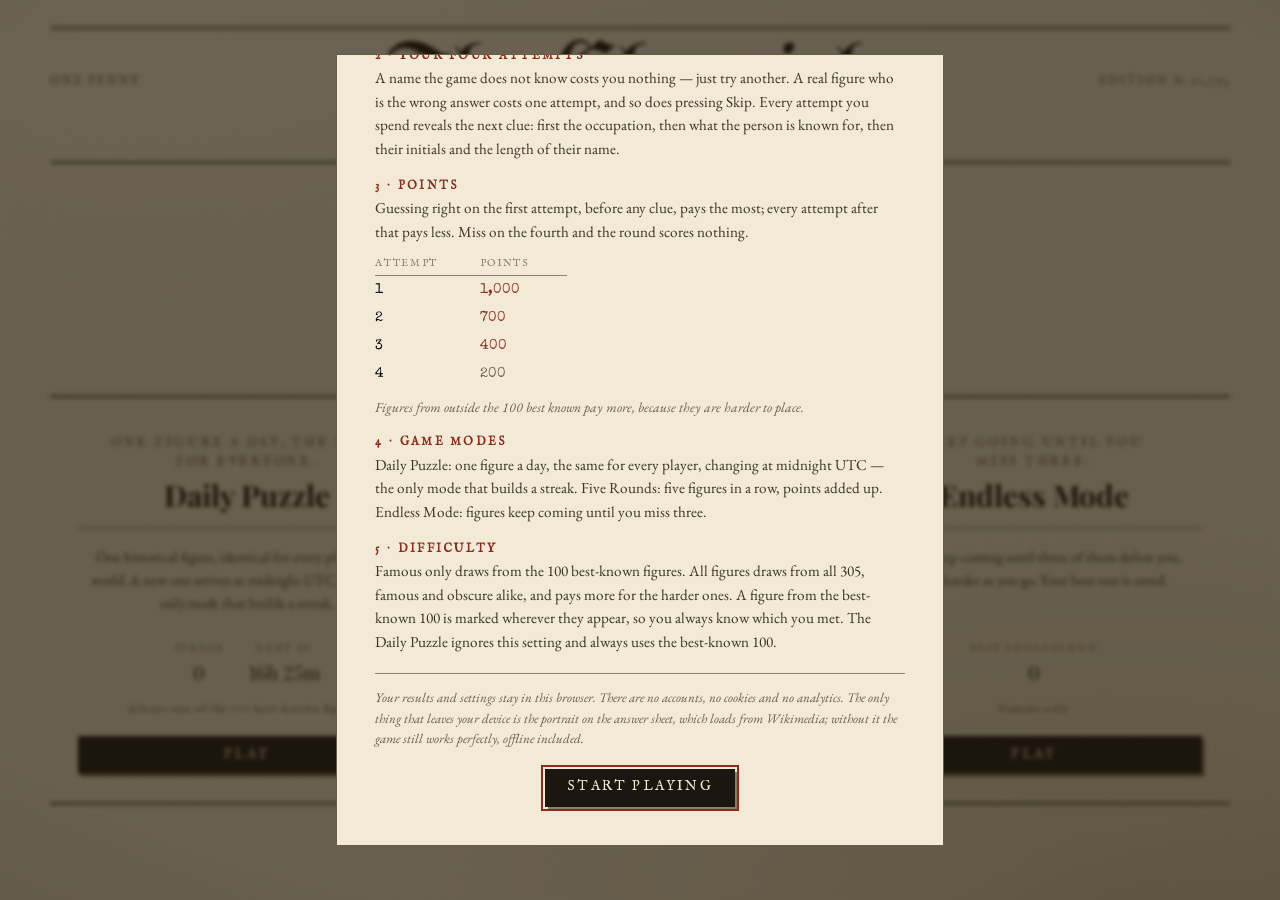
==== commit a10875ad: "Default to Remarkable, and say plainly what every control does Remarkable Only is now the default di" ====
--- a/index.html
+++ b/index.html
@@ -67,7 +67,7 @@
 <div class="grain" aria-hidden="true"></div>
 <div class="vignette" aria-hidden="true"></div>
 
-<a class="skip-link" href="#main">Skip to content</a>
+<a class="skip-link" href="#main" data-i18n="ui.skipLink">Skip to content</a>
 
 <header class="masthead">
   <div class="masthead__rule masthead__rule--top" aria-hidden="true"></div>
@@ -97,7 +97,7 @@
 
   <div class="masthead__rule masthead__rule--bottom" aria-hidden="true"></div>
 
-  <nav class="toolbar" aria-label="Settings">
+  <nav class="toolbar" data-i18n-aria="ui.toolbar" aria-label="Settings and menus">
     <button class="chip" id="btn-lang" type="button" aria-live="polite">EN</button>
     <button class="chip" id="btn-sound" type="button" aria-pressed="true">
       <span class="chip__icon" aria-hidden="true">♪</span>
@@ -108,8 +108,8 @@
       <span data-i18n="set.music">Music</span>
     </button>
     <span class="toolbar__gap" aria-hidden="true"></span>
-    <button class="chip" id="btn-stats" type="button" data-i18n="set.stats">Ledger</button>
-    <button class="chip" id="btn-archive" type="button" data-i18n="set.archive">Archive</button>
+    <button class="chip" id="btn-stats" type="button" data-i18n="set.stats">Stats</button>
+    <button class="chip" id="btn-archive" type="button" data-i18n="set.archive">Past Dailies</button>
     <button class="chip" id="btn-help" type="button" data-i18n="set.help">How to Play</button>
   </nav>
 </header>
@@ -127,7 +127,7 @@
   <span class="playbar__mode" id="round-mode">—</span>
 
   <span class="playbar__no">
-    <span data-i18n="round.dispatch">Dispatch</span>
+    <span data-i18n="round.dispatch">Round</span>
     <strong class="num" id="round-ordinal">1</strong>
     <span id="round-of-wrap" hidden>
       <span data-i18n="round.of">of</span> <strong class="num" id="round-total">5</strong>
@@ -157,12 +157,12 @@
          side by side would read as two independent ones. The Daily Dispatch
          does not answer to it — see js/game.js. -->
     <div class="register-pick">
-      <span class="register-pick__label" data-i18n="diff.title">The Register</span>
+      <span class="register-pick__label" data-i18n="diff.title">Difficulty</span>
       <div class="segmented" id="difficulty-pick" role="radiogroup" data-i18n-aria="diff.title">
+        <button class="segmented__opt is-on" type="button" role="radio" aria-checked="true"
+                data-difficulty="remarkable" data-i18n="diff.remarkable">Famous only</button>
         <button class="segmented__opt" type="button" role="radio" aria-checked="false"
-                data-difficulty="remarkable" data-i18n="diff.remarkable">Remarkable Only</button>
-        <button class="segmented__opt" type="button" role="radio" aria-checked="false"
-                data-difficulty="overall" data-i18n="diff.overall">The Whole Register</button>
+                data-difficulty="overall" data-i18n="diff.overall">All figures</button>
       </div>
       <p class="register-pick__note" id="difficulty-note"></p>
       <p class="register-pick__applies" data-i18n="diff.applies"></p>
@@ -171,8 +171,8 @@
     <div class="columns">
       <article class="mode-card" data-mode="daily">
         <div class="mode-card__stamp" aria-hidden="true"></div>
-        <p class="mode-card__kicker" data-i18n="mode.daily.sub">One subject. All readers.</p>
-        <h2 class="mode-card__title" data-i18n="mode.daily">The Daily Dispatch</h2>
+        <p class="mode-card__kicker" data-i18n="mode.daily.sub">One figure a day, the same for everyone.</p>
+        <h2 class="mode-card__title" data-i18n="mode.daily">Daily Puzzle</h2>
         <div class="rule rule--thin" aria-hidden="true"></div>
         <p class="mode-card__body" data-i18n="mode.daily.desc"></p>
         <dl class="mode-card__meta">
@@ -181,18 +181,18 @@
         </dl>
         <p class="mode-card__note" data-i18n="mode.daily.note"></p>
         <button class="btn btn--primary" data-play="daily" type="button">
-          <span data-i18n="mode.play">Begin</span>
+          <span data-i18n="mode.play">Play</span>
         </button>
       </article>
 
       <article class="mode-card" data-mode="gauntlet">
         <div class="mode-card__stamp" aria-hidden="true"></div>
-        <p class="mode-card__kicker" data-i18n="mode.gauntlet.sub">Five subjects.</p>
-        <h2 class="mode-card__title" data-i18n="mode.gauntlet">The Gauntlet</h2>
+        <p class="mode-card__kicker" data-i18n="mode.gauntlet.sub">Five figures in a row.</p>
+        <h2 class="mode-card__title" data-i18n="mode.gauntlet">Five Rounds</h2>
         <div class="rule rule--thin" aria-hidden="true"></div>
         <p class="mode-card__body" data-i18n="mode.gauntlet.desc"></p>
         <dl class="mode-card__meta">
-          <div><dt data-i18n="stats.bestGauntlet">Best</dt><dd id="home-best-gauntlet">0</dd></div>
+          <div><dt data-i18n="stats.bestGauntlet">Best score</dt><dd id="home-best-gauntlet">0</dd></div>
         </dl>
         <p class="mode-card__note" id="home-diff-gauntlet"></p>
         <button class="btn btn--primary" data-play="gauntlet" type="button">
@@ -202,12 +202,12 @@
 
       <article class="mode-card" data-mode="infinite">
         <div class="mode-card__stamp" aria-hidden="true"></div>
-        <p class="mode-card__kicker" data-i18n="mode.infinite.sub">Without end.</p>
-        <h2 class="mode-card__title" data-i18n="mode.infinite">The Perpetual Edition</h2>
+        <p class="mode-card__kicker" data-i18n="mode.infinite.sub">Keep going until you miss three.</p>
+        <h2 class="mode-card__title" data-i18n="mode.infinite">Endless Mode</h2>
         <div class="rule rule--thin" aria-hidden="true"></div>
         <p class="mode-card__body" data-i18n="mode.infinite.desc"></p>
         <dl class="mode-card__meta">
-          <div><dt data-i18n="stats.bestInfinite">Longest run</dt><dd id="home-best-infinite">0</dd></div>
+          <div><dt data-i18n="stats.bestInfinite">Best run</dt><dd id="home-best-infinite">0</dd></div>
         </dl>
         <p class="mode-card__note" id="home-diff-infinite"></p>
         <button class="btn btn--primary" data-play="infinite" type="button">
@@ -217,7 +217,7 @@
     </div>
 
     <p class="colophon">
-      <span id="roster-count">—</span> <span class="colophon__label">subjects in the register</span>
+      <span id="roster-count">—</span> <span class="colophon__label" data-i18n="home.roster">figures in the game</span>
     </p>
   </section>
 
@@ -262,7 +262,7 @@
     <!-- Intelligence received: hints, revealed one per spent attempt. -->
     <section class="hints" id="hints" aria-live="polite">
       <h3 class="hints__title">
-        <span data-i18n="round.hints">Intelligence Received</span>
+        <span data-i18n="round.hints">Clues</span>
       </h3>
       <p class="hints__empty" id="hints-empty" data-i18n="round.noHints"></p>
       <ol class="hints__list" id="hints-list"></ol>
@@ -273,8 +273,8 @@
       <h3 class="guess__question" data-i18n="round.question">Who was this person?</h3>
 
       <div class="attempts" id="attempts">
-        <span class="attempts__label" data-i18n="round.guessesLeft">Attempts remaining</span>
-        <span class="attempts__marks" id="attempts-marks" role="img" aria-label="Attempts remaining"></span>
+        <span class="attempts__label" data-i18n="round.guessesLeft">Attempts left</span>
+        <span class="attempts__marks" id="attempts-marks" role="img" data-i18n-aria="round.guessesLeft" aria-label="Attempts left"></span>
         <span class="attempts__worth" id="attempts-worth"></span>
       </div>
 
@@ -286,8 +286,8 @@
                  aria-controls="suggestions" data-i18n-placeholder="round.placeholder">
           <ul class="combo__list" id="suggestions" role="listbox" hidden></ul>
         </div>
-        <button class="btn btn--submit" id="btn-submit" type="button" data-i18n="round.submit">Submit</button>
-        <button class="btn btn--ghost" id="btn-skip" type="button" data-i18n="round.skip">Skip</button>
+        <button class="btn btn--submit" id="btn-submit" type="button" data-i18n="round.submit">Guess</button>
+        <button class="btn btn--ghost" id="btn-skip" type="button" data-i18n="round.skip">Skip · −1 attempt</button>
       </div>
 
       <p class="notice" id="guess-notice" role="status" hidden></p>
@@ -300,7 +300,7 @@
   <section class="screen screen--verdict" id="screen-verdict" hidden>
     <article class="broadside">
       <div class="broadside__stamp" id="verdict-stamp">
-        <span id="verdict-stamp-text">Identified</span>
+        <span id="verdict-stamp-text">Correct</span>
       </div>
 
       <!-- Portrait is hotlinked from Wikimedia and strictly optional: if it
@@ -313,7 +313,7 @@
         </figcaption>
       </figure>
 
-      <p class="broadside__kicker" data-i18n="verdict.wasBorn">The subject was</p>
+      <p class="broadside__kicker" data-i18n="verdict.wasBorn">The answer was</p>
       <h2 class="broadside__name" id="verdict-name">—</h2>
       <p class="broadside__span" id="verdict-span">—</p>
 
@@ -338,7 +338,7 @@
           <dd id="verdict-death">—</dd>
         </div>
         <div>
-          <dt data-i18n="verdict.lifespan">Lifespan</dt>
+          <dt data-i18n="verdict.lifespan">Lived</dt>
           <dd id="verdict-life">—</dd>
         </div>
       </dl>
@@ -347,16 +347,16 @@
 
       <p class="readmore">
         <a id="verdict-wiki" target="_blank" rel="noopener noreferrer external" hidden>
-          <span data-i18n="verdict.readMore">Read further</span>
+          <span data-i18n="verdict.readMore">Read more on Wikipedia</span>
         </a>
       </p>
 
       <div class="award" id="verdict-award">
-        <span class="award__label" data-i18n="verdict.pointsAwarded">Points awarded</span>
+        <span class="award__label" data-i18n="verdict.pointsAwarded">Points earned</span>
         <span class="award__value" id="verdict-points">0</span>
       </div>
 
-      <button class="btn btn--primary" id="btn-next" type="button" data-i18n="verdict.next">Next Dispatch</button>
+      <button class="btn btn--primary" id="btn-next" type="button" data-i18n="verdict.next">Next round</button>
     </article>
   </section>
 
@@ -364,13 +364,13 @@
   <section class="screen screen--summary" id="screen-summary" hidden>
     <article class="broadside broadside--summary">
       <p class="broadside__kicker" id="summary-mode">—</p>
-      <h2 class="broadside__name" data-i18n="summary.title">The Final Edition</h2>
+      <h2 class="broadside__name" data-i18n="summary.title">Results</h2>
 
       <div class="rule rule--ornate" aria-hidden="true"></div>
 
       <div class="tally">
         <div class="tally__item tally__item--major">
-          <span class="tally__label" data-i18n="summary.totalScore">Total Score</span>
+          <span class="tally__label" data-i18n="summary.totalScore">Total score</span>
           <span class="tally__value" id="summary-score">0</span>
         </div>
         <div class="tally__item">
@@ -378,11 +378,11 @@
           <span class="tally__value" id="summary-solved">0</span>
         </div>
         <div class="tally__item">
-          <span class="tally__label" data-i18n="summary.attempts">Attempts Spent</span>
+          <span class="tally__label" data-i18n="summary.attempts">Attempts used</span>
           <span class="tally__value" id="summary-attempts">0</span>
         </div>
         <div class="tally__item" id="summary-streak-wrap">
-          <span class="tally__label" data-i18n="summary.streak">Current Streak</span>
+          <span class="tally__label" data-i18n="summary.streak">Current streak</span>
           <span class="tally__value" id="summary-streak">0</span>
         </div>
       </div>
@@ -394,9 +394,9 @@
       <p class="broadside__next" id="summary-countdown" hidden></p>
 
       <div class="broadside__actions">
-        <button class="btn btn--primary" id="btn-share" type="button" data-i18n="summary.share">Copy Result</button>
-        <button class="btn" id="btn-again" type="button" data-i18n="summary.again">Play Again</button>
-        <button class="btn btn--ghost" id="btn-summary-home" type="button" data-i18n="summary.home">Return</button>
+        <button class="btn btn--primary" id="btn-share" type="button" data-i18n="summary.share">Copy result</button>
+        <button class="btn" id="btn-again" type="button" data-i18n="summary.again">Play again</button>
+        <button class="btn btn--ghost" id="btn-summary-home" type="button" data-i18n="summary.home">Back to menu</button>
       </div>
     </article>
   </section>
@@ -404,18 +404,18 @@
   <!-- ─────────────────────────  LEDGER  ───────────────────────── -->
   <section class="screen screen--stats" id="screen-stats" hidden>
     <article class="broadside">
-      <h2 class="broadside__name" data-i18n="stats.title">The Ledger</h2>
+      <h2 class="broadside__name" data-i18n="stats.title">Statistics</h2>
       <div class="rule rule--ornate" aria-hidden="true"></div>
 
       <p class="stats__empty" id="stats-empty" hidden data-i18n="stats.empty"></p>
 
       <div class="tally" id="stats-tally">
         <div class="tally__item">
-          <span class="tally__label" data-i18n="stats.played">Played</span>
+          <span class="tally__label" data-i18n="stats.played">Dailies played</span>
           <span class="tally__value" id="st-played">0</span>
         </div>
         <div class="tally__item">
-          <span class="tally__label" data-i18n="stats.winRate">Win Rate</span>
+          <span class="tally__label" data-i18n="stats.winRate">Win rate</span>
           <span class="tally__value" id="st-rate">0%</span>
         </div>
         <div class="tally__item">
@@ -423,37 +423,39 @@
           <span class="tally__value" id="st-streak">0</span>
         </div>
         <div class="tally__item">
-          <span class="tally__label" data-i18n="stats.maxStreak">Longest</span>
+          <span class="tally__label" data-i18n="stats.maxStreak">Best streak</span>
           <span class="tally__value" id="st-max">0</span>
         </div>
       </div>
 
-      <h3 class="stats__subtitle" data-i18n="stats.distribution">Attempts to Identify</h3>
+      <h3 class="stats__subtitle" data-i18n="stats.distribution">Attempts needed to identify</h3>
       <div class="dist" id="st-dist"></div>
+      <!-- The dagger row has no number of its own, so it is named in words. -->
+      <p class="dist__legend" id="st-dist-legend" hidden></p>
 
       <!-- Four figures rather than two: a Gauntlet on Remarkable and one on
            the whole register are different feats and are kept apart. -->
       <div class="tally tally--minor">
         <div class="tally__item">
-          <span class="tally__label" id="st-gauntlet-remarkable-label">Best Gauntlet</span>
+          <span class="tally__label" id="st-gauntlet-remarkable-label">Best Five Rounds</span>
           <span class="tally__value" id="st-gauntlet-remarkable">0</span>
         </div>
         <div class="tally__item">
-          <span class="tally__label" id="st-gauntlet-overall-label">Best Gauntlet</span>
+          <span class="tally__label" id="st-gauntlet-overall-label">Best Five Rounds</span>
           <span class="tally__value" id="st-gauntlet-overall">0</span>
         </div>
         <div class="tally__item">
-          <span class="tally__label" id="st-infinite-remarkable-label">Longest Run</span>
+          <span class="tally__label" id="st-infinite-remarkable-label">Best Endless run</span>
           <span class="tally__value" id="st-infinite-remarkable">0</span>
         </div>
         <div class="tally__item">
-          <span class="tally__label" id="st-infinite-overall-label">Longest Run</span>
+          <span class="tally__label" id="st-infinite-overall-label">Best Endless run</span>
           <span class="tally__value" id="st-infinite-overall">0</span>
         </div>
       </div>
 
       <div class="broadside__actions">
-        <button class="btn btn--ghost" id="btn-reset" type="button" data-i18n="stats.reset">Erase the Ledger</button>
+        <button class="btn btn--ghost" id="btn-reset" type="button" data-i18n="stats.reset">Erase all statistics</button>
         <button class="btn" id="btn-stats-back" type="button" data-i18n="set.back">Back</button>
       </div>
     </article>
@@ -462,7 +464,7 @@
   <!-- ─────────────────────────  ARCHIVE  ───────────────────────── -->
   <section class="screen screen--archive" id="screen-archive" hidden>
     <article class="broadside broadside--wide">
-      <h2 class="broadside__name" data-i18n="archive.title">The Archive</h2>
+      <h2 class="broadside__name" data-i18n="archive.title">Past Dailies</h2>
       <p class="broadside__kicker" data-i18n="archive.sub"></p>
       <div class="rule rule--ornate" aria-hidden="true"></div>
 
@@ -479,7 +481,7 @@
 <!-- ─────────────────────────  HOW TO PLAY  ───────────────────────── -->
 <dialog class="sheet" id="help-dialog">
   <article class="sheet__body">
-    <h2 class="sheet__title" data-i18n="help.title">How to Read This Paper</h2>
+    <h2 class="sheet__title" data-i18n="help.title">How to Play</h2>
     <div class="rule rule--ornate" aria-hidden="true"></div>
 
     <p class="sheet__lead" data-i18n="help.lead"></p>
@@ -490,17 +492,17 @@
     </div>
 
     <section class="sheet__part">
-      <h3 class="sheet__head" data-i18n="help.evidence.title">The Evidence</h3>
+      <h3 class="sheet__head" data-i18n="help.evidence.title">1 · What you are given</h3>
       <p data-i18n="help.evidence"></p>
     </section>
 
     <section class="sheet__part">
-      <h3 class="sheet__head" data-i18n="help.attempts.title">The Attempts</h3>
+      <h3 class="sheet__head" data-i18n="help.attempts.title">2 · Your four attempts</h3>
       <p data-i18n="help.attempts"></p>
     </section>
 
     <section class="sheet__part">
-      <h3 class="sheet__head" data-i18n="help.award.title">The Award</h3>
+      <h3 class="sheet__head" data-i18n="help.award.title">3 · Points</h3>
       <p data-i18n="help.award"></p>
       <!-- Filled from the AWARD table in js/game.js, so the sheet cannot go
            stale if the scoring is retuned. -->
@@ -509,12 +511,12 @@
     </section>
 
     <section class="sheet__part">
-      <h3 class="sheet__head" data-i18n="help.editions.title">The Editions</h3>
+      <h3 class="sheet__head" data-i18n="help.editions.title">4 · Game modes</h3>
       <p data-i18n="help.editions"></p>
     </section>
 
     <section class="sheet__part">
-      <h3 class="sheet__head" data-i18n="help.register.title">The Register</h3>
+      <h3 class="sheet__head" data-i18n="help.register.title">5 · Difficulty</h3>
       <p id="help-register"></p>
     </section>
 
@@ -524,7 +526,7 @@
 </dialog>
 
 <div class="boot" id="boot">
-  <span class="boot__text" data-i18n="ui.loading">Setting the type…</span>
+  <span class="boot__text" data-i18n="ui.loading">Loading…</span>
 </div>
 
 <script type="module" src="js/main.js"></script>
--- a/css/components.css
+++ b/css/components.css
@@ -466,6 +466,17 @@
 }
 
 .combo__field { position: relative; flex: 1; }
+
+/* Skip carries its price in its label ("Skip · −1 attempt"), which is the whole
+   point of the button being there — so it is set tighter than a plain button
+   and kept on one line rather than breaking in half beside Guess. */
+#btn-skip {
+  flex-shrink: 0;
+  padding-inline: 0.9rem;
+  font-size: 0.78rem;
+  letter-spacing: 0.08em;
+  white-space: nowrap;
+}
 
 .combo__input {
   width: 100%;
@@ -878,6 +889,15 @@
 }
 .dist__bar--lost { background: var(--ink-4); }
 
+.dist__legend {
+  margin: 0.4rem 0 0;
+  font-family: var(--f-type);
+  font-size: 0.75rem;
+  font-style: italic;
+  color: var(--ink-4);
+  text-align: right;
+}
+
 .stats__subtitle {
   font-family: var(--f-antique);
   font-size: 0.75rem;
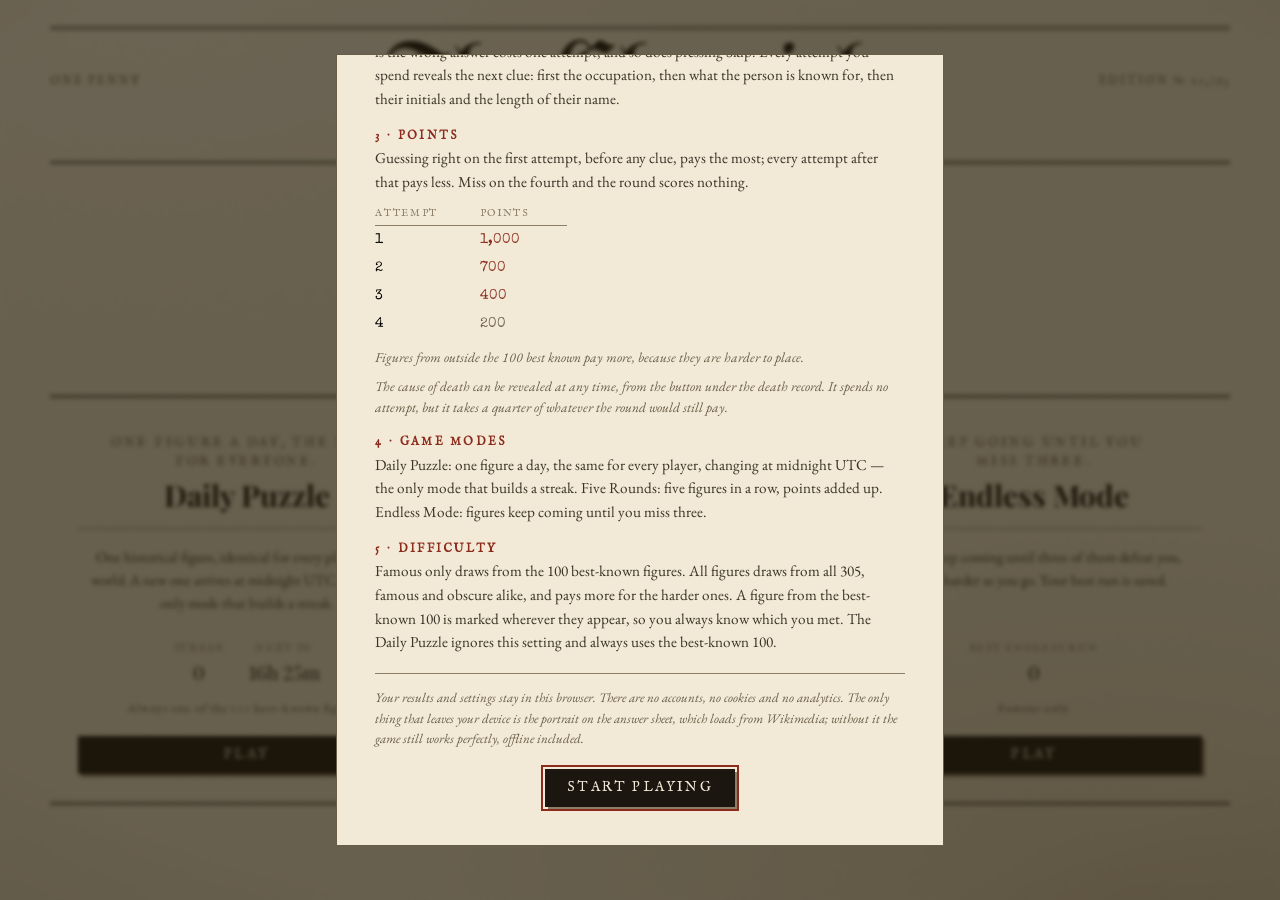
==== commit c4457c52: "Sell the cause of death for a quarter of the round A fourth clue, and the first one bought with poin" ====
--- a/index.html
+++ b/index.html
@@ -34,7 +34,12 @@
   base-uri 'none';
   form-action 'none';
 ">
-<meta http-equiv="X-Content-Type-Options" content="nosniff">
+<!-- No X-Content-Type-Options meta tag here on purpose. nosniff is honoured
+     only as a response header; browsers ignore it in a meta tag, so declaring
+     it in markup buys nothing and reads like a control that is in place when
+     it is not. GitHub Pages cannot send the header, and the only way to get
+     it is a proxy in front of a custom domain. Same story for
+     frame-ancestors and HSTS beyond what github.io already preloads. -->
 <meta name="referrer" content="strict-origin-when-cross-origin">
 
 <link rel="canonical" href="https://azevedev.github.io/chronicle/">
@@ -254,8 +259,20 @@
         <p class="record__place" id="rec-death-place">—</p>
         <p class="record__country" id="rec-death-country"></p>
         <p class="record__year" id="rec-death-year">—</p>
+        <!-- The label carries its own price, the way the Skip button does, so
+             the cost is read before the button is pressed rather than after.
+             Written by js/ui.js because the percentage comes from the rules. -->
+        <button class="record__buy" id="btn-cause" type="button"></button>
       </article>
     </div>
+
+    <!-- The cause of death, once bought. Under both records rather than inside
+         the death card: it is a whole sentence, and the cards are sized to hold
+         three short lines each and to stay equal to one another. -->
+    <section class="cause" id="cause" aria-live="polite" hidden>
+      <h3 class="cause__title" data-i18n="round.cause">Cause of death</h3>
+      <p class="cause__body" id="cause-body"></p>
+    </section>
 
     <p class="tradition-note" id="tradition-note" hidden data-i18n="round.traditionNote"></p>
 
@@ -341,6 +358,10 @@
           <dt data-i18n="verdict.lifespan">Lived</dt>
           <dd id="verdict-life">—</dd>
         </div>
+        <div class="broadside__ledger-wide">
+          <dt data-i18n="round.cause">Cause of death</dt>
+          <dd id="verdict-cause">—</dd>
+        </div>
       </dl>
 
       <p class="broadside__attempts" id="verdict-attempts"></p>
@@ -508,6 +529,7 @@
            stale if the scoring is retuned. -->
       <table class="awards" id="help-awards"></table>
       <p class="sheet__aside" data-i18n="help.award.note"></p>
+      <p class="sheet__aside" data-i18n="help.award.cause"></p>
     </section>
 
     <section class="sheet__part">
@@ -525,6 +547,21 @@
   </article>
 </dialog>
 
+<!-- ────────────────────  BUYING THE CAUSE OF DEATH  ──────────────────── -->
+<dialog class="sheet sheet--ask" id="cause-dialog">
+  <article class="sheet__body">
+    <h2 class="sheet__title" data-i18n="cause.title">Reveal the cause of death?</h2>
+    <div class="rule rule--thin" aria-hidden="true"></div>
+    <!-- Written by js/ui.js: it quotes what this round pays now and what it
+         would pay after, which only the rules layer can work out. -->
+    <p class="sheet__lead" id="cause-ask"></p>
+    <div class="sheet__actions">
+      <button class="btn btn--primary" id="btn-cause-confirm" type="button" data-i18n="cause.confirm">Reveal it</button>
+      <button class="btn" id="btn-cause-cancel" type="button" data-i18n="cause.cancel">Keep the points</button>
+    </div>
+  </article>
+</dialog>
+
 <div class="boot" id="boot">
   <span class="boot__text" data-i18n="ui.loading">Loading…</span>
 </div>
--- a/css/layout.css
+++ b/css/layout.css
@@ -297,6 +297,16 @@
   .record__place { font-size: 1.02rem; }
   .record__country { font-size: 0.62rem; letter-spacing: 0.12em; }
   .record__year { font-size: 0.92rem; }
+  /* Two record cards side by side leave the buy button about twenty characters
+     of line, so the type comes down with the cards. Every word of it is load
+     bearing — it names the clue and its price — so it is set smaller rather
+     than shortened. */
+  .record__buy {
+    margin: 0.5rem -0.3rem -0.2rem;
+    padding: 0.3rem 0.25rem;
+    font-size: 0.58rem;
+    letter-spacing: 0.06em;
+  }
 }
 
 .tradition-note {
--- a/css/components.css
+++ b/css/components.css
@@ -389,6 +389,69 @@
   letter-spacing: 0.08em;
   color: var(--ink-2);
   font-variant-numeric: lining-nums;
+}
+
+/* The cause-of-death purchase. Deliberately the quietest thing on the card: it
+   is an offer, not an instruction, and it must not compete with the two facts
+   the round is actually about. `margin-top: auto` pins it to the bottom edge so
+   it lines up whatever height the record cards settle at. */
+.record__buy {
+  margin: 0.6rem -0.4rem -0.2rem;
+  padding: 0.34rem 0.5rem;
+  border: 1px dashed var(--ink-4);
+  background: transparent;
+  color: var(--ink-3);
+  font-family: var(--f-antique);
+  font-size: 0.66rem;
+  letter-spacing: 0.1em;
+  text-transform: uppercase;
+  line-height: 1.3;
+  cursor: pointer;
+  transition: color 120ms ease, border-color 120ms ease, background-color 120ms ease;
+}
+.record__buy:hover:not(:disabled) {
+  color: var(--red);
+  border-color: var(--red);
+  background: var(--red-wash);
+}
+.record__buy:disabled {
+  cursor: default;
+  border-style: dotted;
+  color: var(--ink-4);
+}
+
+/* ── the cause of death, once bought ──────────────────────────────────────
+   Marked like a hint but not one of them: a heavier rule and the death dagger,
+   so a reader can see at a glance that this clue came out of the score rather
+   than out of an attempt.
+   ------------------------------------------------------------------------ */
+
+.cause {
+  margin-top: 0.6rem;
+  padding: 0.5rem 0.9rem 0.55rem;
+  border-left: 3px solid var(--ink-2);
+  background: rgba(140, 120, 80, 0.09);
+}
+
+.cause__title {
+  margin: 0 0 0.15rem;
+  font-family: var(--f-antique);
+  font-size: 0.68rem;
+  letter-spacing: 0.18em;
+  text-transform: uppercase;
+  color: var(--ink-3);
+}
+.cause__title::before { content: '† '; color: var(--red); }
+
+/* Set to match .hint__body: it is a clue a player reads and weighs, and it cost
+   more than any of the other three. */
+.cause__body {
+  margin: 0;
+  font-family: var(--f-body);
+  font-size: clamp(1.1rem, 1.05rem + 0.35vw, 1.35rem);
+  line-height: 1.4;
+  font-style: italic;
+  color: var(--ink);
 }
 
 /* ── hints ─────────────────────────────────────────────────────────────── */
@@ -705,6 +768,11 @@
 }
 .broadside__ledger dd { margin: 0; font-size: 0.95rem; }
 
+/* The cause of death is a sentence, not a date, so it takes the whole width of
+   the ledger instead of sharing a row with the two places. */
+.broadside__ledger-wide { grid-column: 1 / -1; }
+.broadside__ledger-wide dd { font-size: 0.9rem; font-style: italic; color: var(--ink-2); }
+
 .broadside__attempts {
   font-family: var(--f-antique);
   font-size: 0.9rem;
@@ -994,6 +1062,19 @@
   color: var(--ink-2);
 }
 
+/* The confirm sheet asks one question, so it is narrower than the rules sheet
+   and its two answers sit side by side — accept first, decline second. */
+.sheet--ask { max-width: min(30rem, 92vw); }
+
+.sheet__actions {
+  display: flex;
+  flex-wrap: wrap;
+  justify-content: center;
+  gap: 0.5rem;
+  margin-top: 1rem;
+}
+.sheet__actions .btn { flex: 1 1 9rem; }
+
 .sheet__part {
   text-align: left;
   margin-bottom: 1.15rem;
--- a/css/animations.css
+++ b/css/animations.css
@@ -45,6 +45,8 @@
 }
 
 .hint.is-new { animation: hint-in 420ms cubic-bezier(.2, .9, .3, 1) both; }
+/* The bought clue arrives the same way the free ones do. */
+.cause.is-new { animation: hint-in 420ms cubic-bezier(.2, .9, .3, 1) both; }
 
 /* A rejected guess. Short, sharp, not a wobble. */
 @keyframes shake {
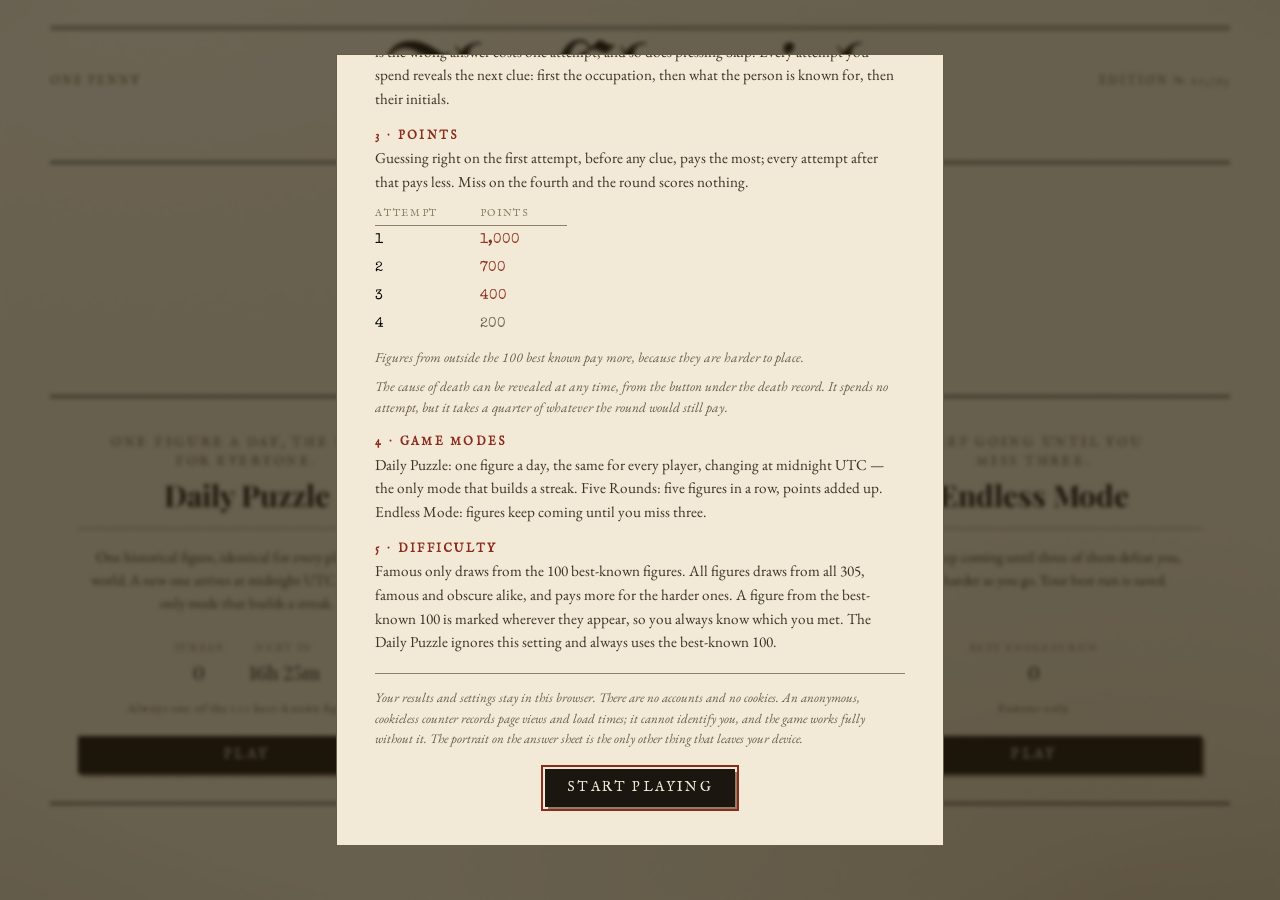
==== commit 33071e88: "Count visits with Cloudflare Web Analytics" ====
--- a/index.html
+++ b/index.html
@@ -22,15 +22,18 @@
 
   upload.wikimedia.org is listed under img-src alone, and only because the
   verdict portrait is hotlinked from there. It cannot be a script source.
+
+  static.cloudflareinsights.com (script) and cloudflareinsights.com (connect)
+  are the Cloudflare Web Analytics beacon, allowed explicitly and nothing else.
 -->
 <meta http-equiv="Content-Security-Policy" content="
   default-src 'none';
-  script-src 'self';
+  script-src 'self' https://static.cloudflareinsights.com;
   style-src 'self';
   font-src 'self';
   img-src 'self' data: https://upload.wikimedia.org;
   media-src 'self';
-  connect-src 'self';
+  connect-src 'self' https://cloudflareinsights.com;
   base-uri 'none';
   form-action 'none';
 ">
@@ -567,5 +570,7 @@
 </div>
 
 <script type="module" src="js/main.js"></script>
+<!-- Cloudflare Web Analytics -->
+<script type="module" src="https://static.cloudflareinsights.com/beacon.min.js" data-cf-beacon='{"token": "d8da24149f5046e6b3b5a3e3b3052253"}'></script><!-- End Cloudflare Web Analytics -->
 </body>
 </html>
